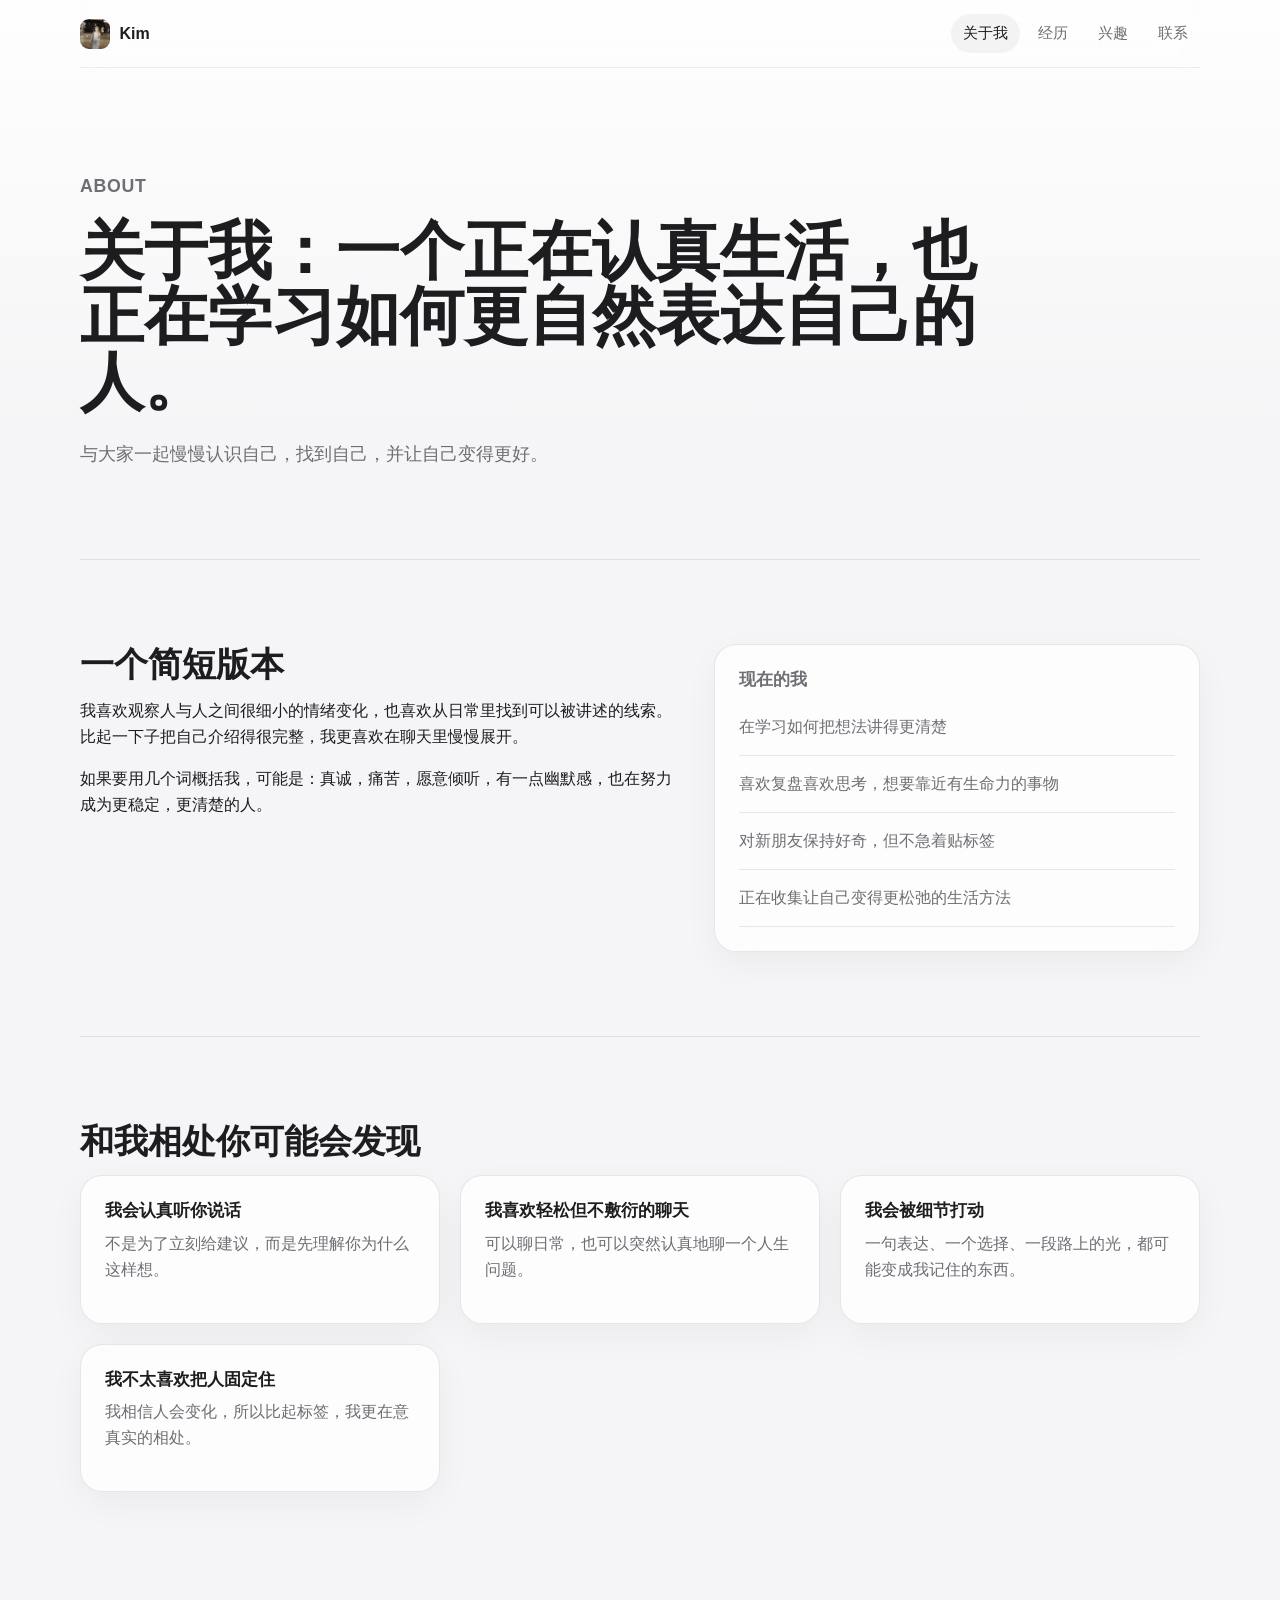
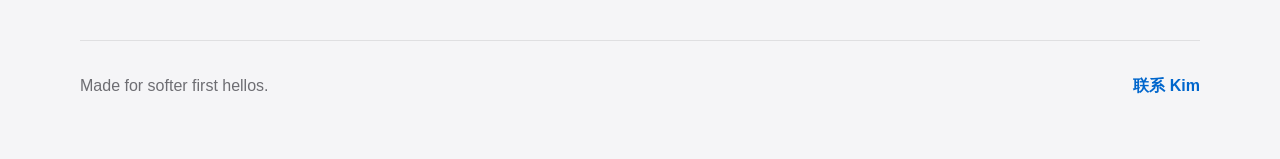
==== about.html @ b6d93b6f "Publish personal site" ====
<!doctype html>
<html lang="zh-CN">
  <head>
    <meta charset="utf-8" />
    <meta name="viewport" content="width=device-width, initial-scale=1" />
    <title>关于我 - Kim</title>
    <meta name="description" content="更完整地认识 Kim：性格、生活状态和相处方式。" />
    <link rel="icon" href="assets/profile-mark.svg" />
    <link rel="stylesheet" href="assets/styles.css" />
  </head>
  <body>
    <a class="skip-link" href="#main">跳到正文</a>
    <header class="site-header">
      <a class="brand" href="index.html" aria-label="Kim 的首页">
        <img src="assets/kim-avatar.jpg" alt="" />
        <span>Kim</span>
      </a>
      <button class="nav-toggle" type="button" aria-expanded="false" aria-controls="site-nav">
        菜单
      </button>
      <nav class="site-nav" id="site-nav" aria-label="主导航">
        <a href="about.html" aria-current="page">关于我</a>
        <a href="stories.html">经历</a>
        <a href="likes.html">兴趣</a>
        <a href="connect.html">联系</a>
      </nav>
    </header>

    <main id="main" class="page">
      <section class="page-heading">
        <p class="eyebrow">About</p>
        <h1>关于我：一个正在认真生活，也正在学习如何更自然表达自己的人。</h1>
        <p>
          与大家一起慢慢认识自己，找到自己，并让自己变得更好。
        </p>
      </section>

      <section class="section two-column">
        <div>
          <h2>一个简短版本</h2>
          <p>
            我喜欢观察人与人之间很细小的情绪变化，也喜欢从日常里找到可以被讲述的线索。比起一下子把自己介绍得很完整，我更喜欢在聊天里慢慢展开。
          </p>
          <p>
            如果要用几个词概括我，可能是：真诚，痛苦，愿意倾听，有一点幽默感，也在努力成为更稳定，更清楚的人。
          </p>
        </div>
        <aside class="soft-panel">
          <h3>现在的我</h3>
          <ul class="clean-list">
            <li>在学习如何把想法讲得更清楚</li>
            <li>喜欢复盘喜欢思考，想要靠近有生命力的事物</li>
            <li>对新朋友保持好奇，但不急着贴标签</li>
            <li>正在收集让自己变得更松弛的生活方法</li>
          </ul>
        </aside>
      </section>

      <section class="section">
        <h2>和我相处你可能会发现</h2>
        <div class="trait-grid">
          <article>
            <h3>我会认真听你说话</h3>
            <p>不是为了立刻给建议，而是先理解你为什么这样想。</p>
          </article>
          <article>
            <h3>我喜欢轻松但不敷衍的聊天</h3>
            <p>可以聊日常，也可以突然认真地聊一个人生问题。</p>
          </article>
          <article>
            <h3>我会被细节打动</h3>
            <p>一句表达、一个选择、一段路上的光，都可能变成我记住的东西。</p>
          </article>
          <article>
            <h3>我不太喜欢把人固定住</h3>
            <p>我相信人会变化，所以比起标签，我更在意真实的相处。</p>
          </article>
        </div>
      </section>
    </main>

    <footer class="site-footer">
      <p>Made for softer first hellos.</p>
      <a href="connect.html">联系 Kim</a>
    </footer>
    <script src="assets/script.js"></script>
  </body>
</html>
---- assets/styles.css ----
:root {
  --bg: #f5f5f7;
  --surface: rgba(255, 255, 255, 0.74);
  --surface-solid: #ffffff;
  --ink: #1d1d1f;
  --muted: #6e6e73;
  --line: rgba(29, 29, 31, 0.1);
  --accent: #0071e3;
  --accent-strong: #0066cc;
  --accent-soft: rgba(0, 113, 227, 0.1);
  --shadow: 0 22px 60px rgba(0, 0, 0, 0.08);
  --radius: 22px;
  color-scheme: light;
}

* {
  box-sizing: border-box;
}

html {
  scroll-behavior: smooth;
}

body {
  margin: 0;
  background:
    linear-gradient(180deg, rgba(255, 255, 255, 0.92), rgba(245, 245, 247, 0) 440px),
    var(--bg);
  color: var(--ink);
  font-family:
    -apple-system, BlinkMacSystemFont, "Segoe UI", "PingFang SC", "Hiragino Sans GB",
    "Microsoft YaHei", "Noto Sans CJK SC", sans-serif;
  font-size: 16px;
  line-height: 1.62;
  -webkit-font-smoothing: antialiased;
  text-rendering: optimizeLegibility;
}

img {
  max-width: 100%;
  display: block;
}

a {
  color: inherit;
  text-decoration: none;
}

p,
h1,
h2,
h3 {
  margin-top: 0;
}

.skip-link {
  position: absolute;
  top: 12px;
  left: 12px;
  z-index: 20;
  transform: translateY(-140%);
  background: var(--ink);
  color: white;
  padding: 8px 12px;
  border-radius: 999px;
}

.skip-link:focus {
  transform: translateY(0);
}

.site-header {
  position: sticky;
  top: 0;
  z-index: 10;
  width: min(1120px, calc(100% - 32px));
  margin: 0 auto;
  min-height: 68px;
  display: flex;
  align-items: center;
  justify-content: space-between;
  gap: 24px;
  border-bottom: 1px solid rgba(29, 29, 31, 0.07);
  backdrop-filter: saturate(180%) blur(20px);
}

.brand {
  display: inline-flex;
  align-items: center;
  gap: 10px;
  font-weight: 700;
  letter-spacing: 0;
}

.brand img {
  width: 30px;
  height: 30px;
  border-radius: 9px;
  object-fit: cover;
  object-position: 54% 32%;
}

.site-nav {
  display: flex;
  align-items: center;
  gap: 6px;
}

.site-nav a {
  color: var(--muted);
  border-radius: 999px;
  padding: 7px 12px;
  font-size: 0.94rem;
  transition:
    background 160ms ease,
    color 160ms ease,
    transform 160ms ease;
}

.site-nav a:hover,
.site-nav a[aria-current="page"] {
  background: rgba(0, 0, 0, 0.045);
  color: var(--ink);
}

.site-nav a:hover {
  transform: translateY(-1px);
}

.nav-toggle {
  display: none;
  border: 1px solid var(--line);
  border-radius: 999px;
  padding: 8px 12px;
  background: rgba(255, 255, 255, 0.72);
  color: var(--ink);
  backdrop-filter: blur(18px);
}

main {
  width: min(1120px, calc(100% - 32px));
  margin: 0 auto;
}

.hero {
  min-height: calc(100vh - 120px);
  display: grid;
  grid-template-columns: minmax(0, 1.15fr) minmax(280px, 0.85fr);
  align-items: center;
  gap: 56px;
  padding: 52px 0 72px;
}

.eyebrow,
.card-kicker,
.story-time,
.like-card span,
.contact-card span {
  color: var(--accent-strong);
  font-size: 0.76rem;
  font-weight: 700;
  letter-spacing: 0.04em;
  text-transform: uppercase;
}

h1 {
  max-width: 920px;
  font-size: clamp(2.5rem, 6.6vw, 5.9rem);
  line-height: 1.03;
  letter-spacing: 0;
  margin-bottom: 24px;
  font-weight: 760;
}

h2 {
  font-size: clamp(1.35rem, 3vw, 2.15rem);
  line-height: 1.18;
  letter-spacing: 0;
  margin-bottom: 14px;
  font-weight: 730;
}

h3 {
  font-size: 1.04rem;
  line-height: 1.35;
  letter-spacing: 0;
  margin-bottom: 8px;
  font-weight: 700;
}

.hero-text,
.page-heading p,
.connect-hero p {
  max-width: 680px;
  color: var(--muted);
  font-size: 1.11rem;
}

.hero-actions {
  display: flex;
  flex-wrap: wrap;
  gap: 12px;
  margin-top: 30px;
}

.button {
  display: inline-flex;
  align-items: center;
  justify-content: center;
  min-height: 44px;
  border-radius: 999px;
  padding: 9px 18px;
  font-weight: 650;
  border: 1px solid transparent;
  transition:
    transform 160ms ease,
    box-shadow 160ms ease,
    background 160ms ease;
}

.button:hover {
  transform: translateY(-2px);
}

.button.primary {
  background: var(--accent);
  color: white;
  box-shadow: 0 12px 28px rgba(0, 113, 227, 0.24);
}

.button.ghost {
  background: rgba(255, 255, 255, 0.72);
  border-color: var(--line);
  backdrop-filter: blur(18px);
}

.hero-visual {
  margin: 0;
  padding: 32px;
  border: 1px solid var(--line);
  border-radius: var(--radius);
  background:
    linear-gradient(145deg, rgba(255, 255, 255, 0.92), rgba(255, 255, 255, 0.52)),
    var(--surface-solid);
  box-shadow: var(--shadow);
  backdrop-filter: saturate(140%) blur(24px);
}

.hero-visual img {
  width: 100%;
  aspect-ratio: 1;
  margin: 0 auto;
  border-radius: calc(var(--radius) - 8px);
  object-fit: cover;
  object-position: 57% 45%;
}

.tag-strip {
  display: flex;
  flex-wrap: wrap;
  gap: 10px;
  padding: 0 0 54px;
}

.tag-strip span {
  border: 1px solid var(--line);
  border-radius: 999px;
  padding: 8px 13px;
  background: rgba(255, 255, 255, 0.62);
  color: var(--muted);
  backdrop-filter: blur(18px);
}

.section {
  padding: 84px 0;
  border-top: 1px solid var(--line);
}

.intro-grid,
.trait-grid,
.likes-grid,
.contact-grid {
  display: grid;
  grid-template-columns: repeat(3, minmax(0, 1fr));
  gap: 20px;
}

.feature-card,
.trait-grid article,
.like-card,
.contact-card,
.story-card,
.soft-panel {
  border: 1px solid var(--line);
  border-radius: var(--radius);
  background: var(--surface);
  box-shadow: 0 12px 35px rgba(0, 0, 0, 0.045);
  backdrop-filter: saturate(160%) blur(24px);
}

.feature-card,
.trait-grid article,
.like-card,
.contact-card,
.story-card,
.soft-panel {
  padding: 24px;
}

.feature-card p,
.trait-grid p,
.like-card p,
.story-card p,
.soft-panel,
.contact-card p {
  color: var(--muted);
}

.feature-card a {
  display: inline-flex;
  margin-top: 8px;
  color: var(--accent-strong);
  font-weight: 650;
}

.note-band {
  display: grid;
  grid-template-columns: 0.8fr 1.2fr;
  gap: 36px;
  align-items: start;
}

.question-list,
.clean-list {
  margin: 0;
  padding: 0;
  list-style: none;
}

.question-list li,
.clean-list li {
  padding: 15px 0;
  border-bottom: 1px solid var(--line);
}

.page {
  padding-bottom: 64px;
}

.page-heading,
.connect-hero {
  padding: 104px 0 72px;
}

.page-heading h1,
.connect-hero h1 {
  font-size: clamp(2.25rem, 5vw, 4.75rem);
}

.two-column {
  display: grid;
  grid-template-columns: minmax(0, 1.1fr) minmax(280px, 0.9fr);
  gap: 40px;
}

.story-list {
  display: grid;
  gap: 18px;
  padding-bottom: 72px;
}

.story-card {
  display: grid;
  grid-template-columns: 220px minmax(0, 1fr);
  gap: 28px;
  align-items: start;
}

.story-card h2 {
  font-size: clamp(1.25rem, 3vw, 2rem);
}

.likes-grid {
  padding-bottom: 72px;
}

.like-card,
.contact-card {
  min-height: 210px;
  transition:
    transform 160ms ease,
    box-shadow 160ms ease;
}

.like-card:hover,
.contact-card:hover {
  transform: translateY(-3px);
  box-shadow: var(--shadow);
}

.contact-grid {
  padding-bottom: 72px;
}

.contact-card {
  display: flex;
  flex-direction: column;
  gap: 8px;
}

.contact-card strong {
  overflow-wrap: anywhere;
}

.site-footer {
  width: min(1120px, calc(100% - 32px));
  margin: 0 auto;
  padding: 32px 0 44px;
  border-top: 1px solid var(--line);
  display: flex;
  justify-content: space-between;
  gap: 16px;
  color: var(--muted);
}

.site-footer a {
  color: var(--accent-strong);
  font-weight: 650;
}

@media (max-width: 820px) {
  .site-header {
    position: relative;
  }

  .nav-toggle {
    display: inline-flex;
  }

  .site-nav {
    position: absolute;
    top: 64px;
    right: 0;
    left: 0;
    display: none;
    flex-direction: column;
    align-items: stretch;
    padding: 10px;
    border: 1px solid var(--line);
    border-radius: 18px;
    background: rgba(255, 255, 255, 0.88);
    box-shadow: var(--shadow);
    backdrop-filter: saturate(180%) blur(24px);
  }

  .site-nav.is-open {
    display: flex;
  }

  .site-nav a {
    border-radius: 12px;
  }

  .hero,
  .two-column,
  .note-band {
    grid-template-columns: 1fr;
  }

  .hero {
    min-height: auto;
    padding-top: 28px;
  }

  .intro-grid,
  .trait-grid,
  .likes-grid,
  .contact-grid {
    grid-template-columns: 1fr;
  }

  .story-card {
    grid-template-columns: 1fr;
    gap: 8px;
  }
}

@media (max-width: 520px) {
  main,
  .site-header,
  .site-footer {
    width: min(100% - 24px, 1120px);
  }

  .hero-actions,
  .site-footer {
    flex-direction: column;
  }

  .button {
    width: 100%;
  }

  .feature-card,
  .trait-grid article,
  .like-card,
  .contact-card,
  .story-card,
  .soft-panel {
    padding: 20px;
  }
}
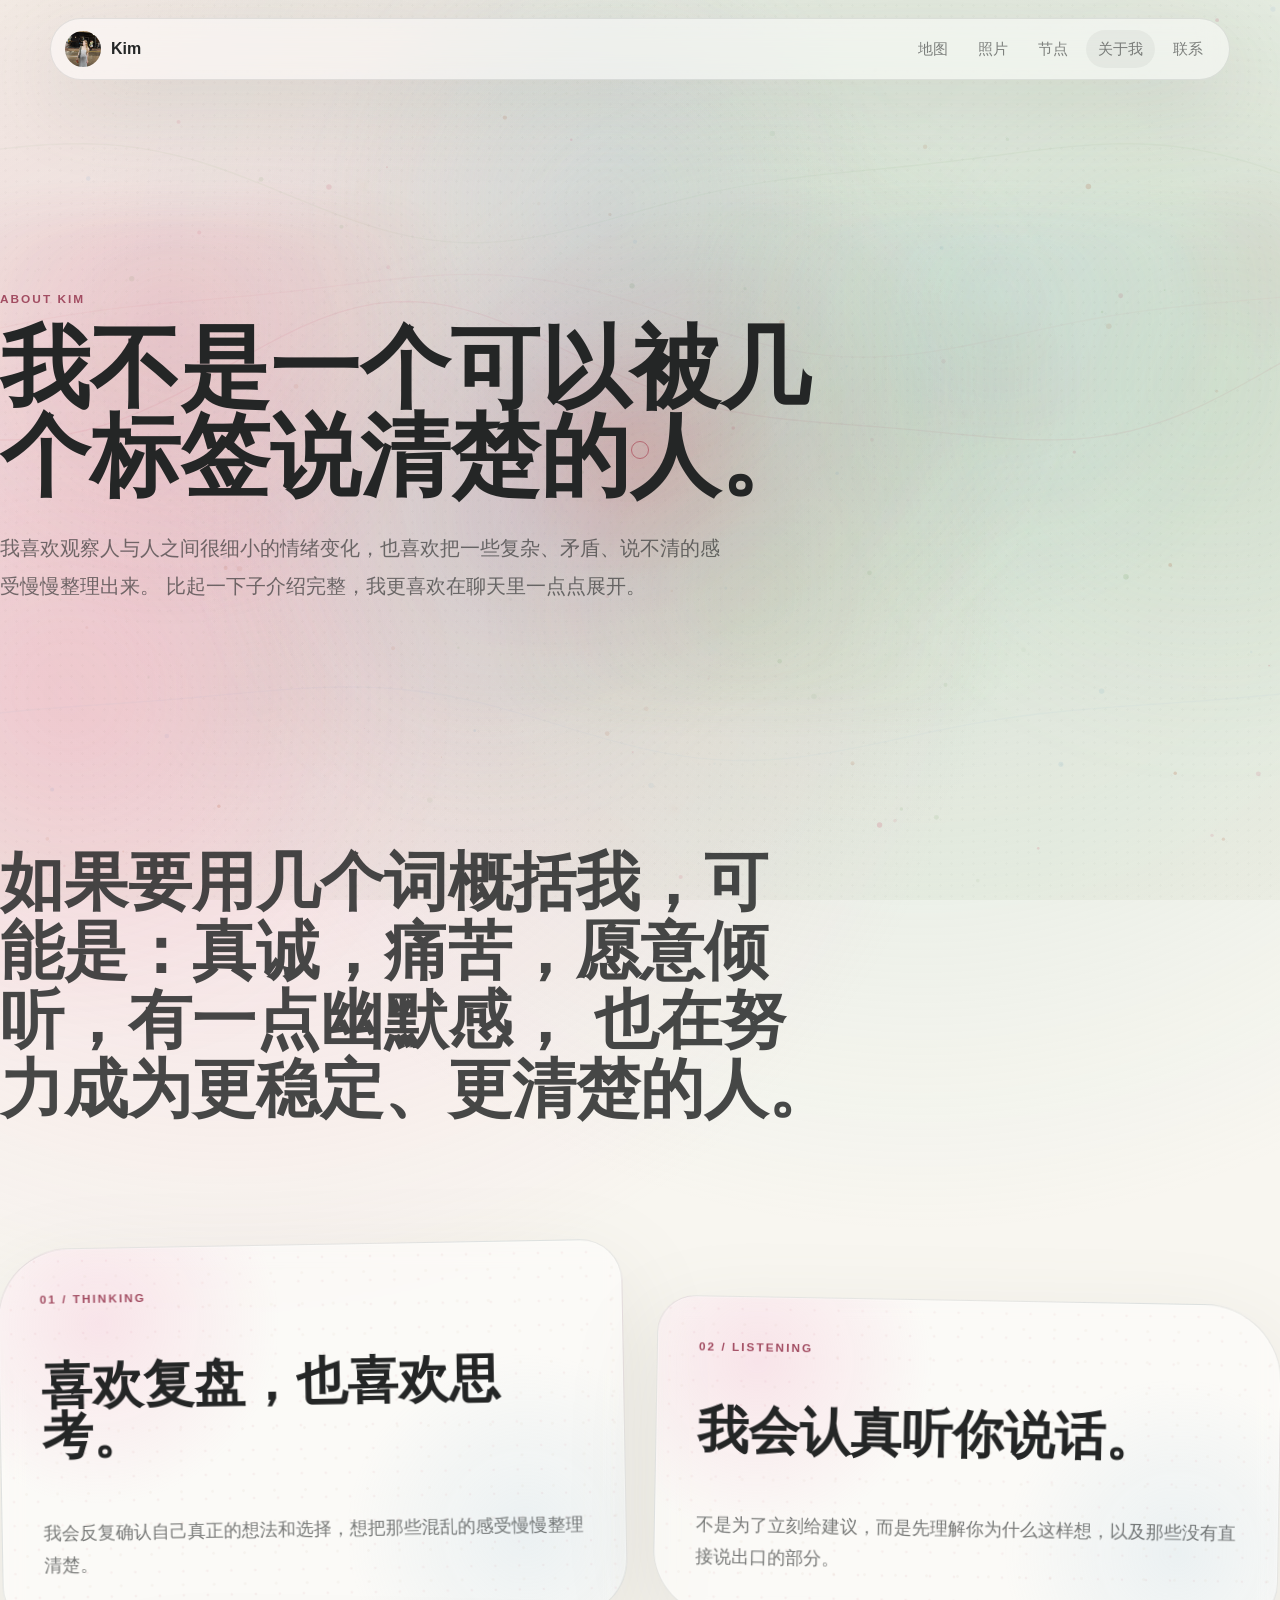
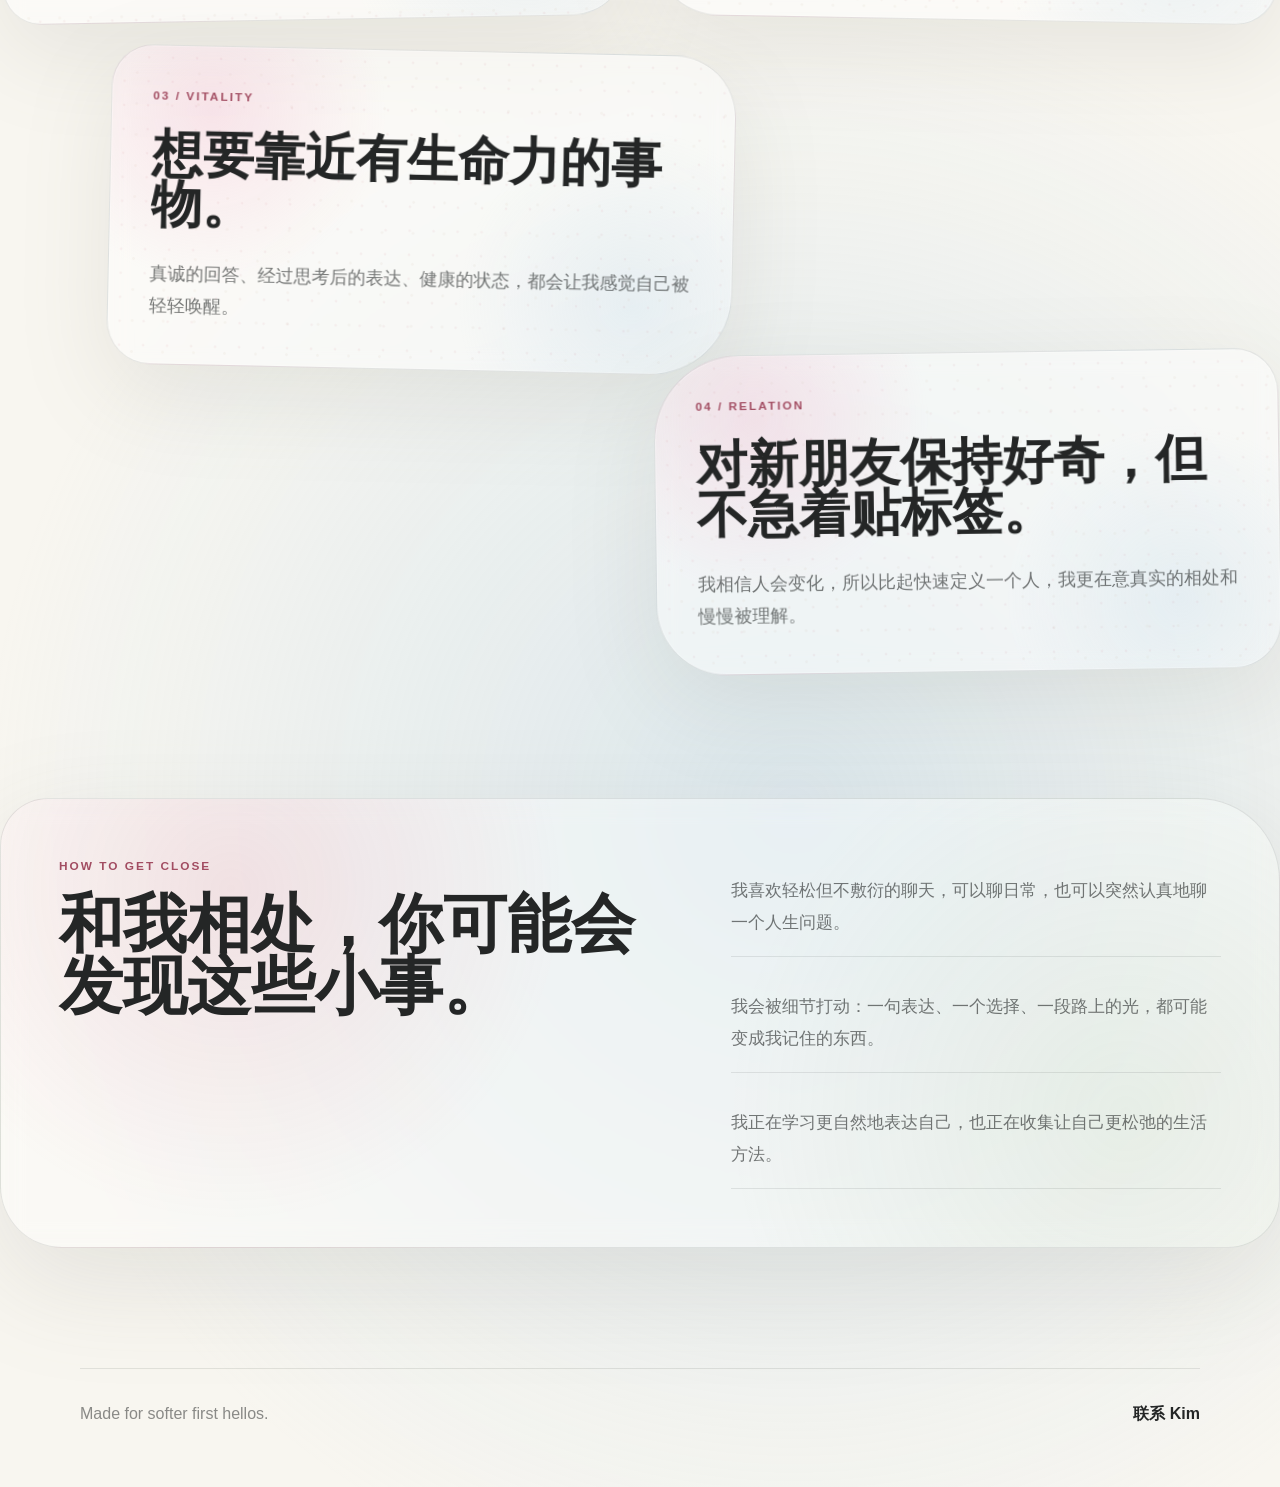
==== commit b5e72326: "Redesign personal site with emotional map style" ====
--- a/about.html
+++ b/about.html
@@ -4,13 +4,17 @@
     <meta charset="utf-8" />
     <meta name="viewport" content="width=device-width, initial-scale=1" />
     <title>关于我 - Kim</title>
-    <meta name="description" content="更完整地认识 Kim：性格、生活状态和相处方式。" />
+    <meta name="description" content="更完整地认识 Kim：她的性格、当下状态、相处方式和精神地图。" />
     <link rel="icon" href="assets/profile-mark.svg" />
     <link rel="stylesheet" href="assets/styles.css" />
   </head>
-  <body>
+  <body class="mental-map-home about-map-page">
     <a class="skip-link" href="#main">跳到正文</a>
-    <header class="site-header">
+    <canvas class="field-canvas map-canvas" id="field-canvas" aria-hidden="true"></canvas>
+    <div class="interactive-cursor" aria-hidden="true"></div>
+    <div class="map-noise" aria-hidden="true"></div>
+
+    <header class="site-header map-nav">
       <a class="brand" href="index.html" aria-label="Kim 的首页">
         <img src="assets/kim-avatar.jpg" alt="" />
         <span>Kim</span>
@@ -19,67 +23,70 @@
         菜单
       </button>
       <nav class="site-nav" id="site-nav" aria-label="主导航">
+        <a href="index.html#map">地图</a>
+        <a href="index.html#photos">照片</a>
+        <a href="index.html#nodes">节点</a>
         <a href="about.html" aria-current="page">关于我</a>
-        <a href="stories.html">经历</a>
-        <a href="likes.html">兴趣</a>
         <a href="connect.html">联系</a>
       </nav>
     </header>
 
-    <main id="main" class="page">
-      <section class="page-heading">
-        <p class="eyebrow">About</p>
-        <h1>关于我：一个正在认真生活，也正在学习如何更自然表达自己的人。</h1>
+    <main id="main" class="about-map">
+      <section class="about-hero about-hero-textonly" data-reveal>
+        <div class="about-hero-copy">
+          <p class="map-kicker">About Kim</p>
+          <h1>我不是一个可以被几个标签说清楚的人。</h1>
+          <p>
+            我喜欢观察人与人之间很细小的情绪变化，也喜欢把一些复杂、矛盾、说不清的感受慢慢整理出来。
+            比起一下子介绍完整，我更喜欢在聊天里一点点展开。
+          </p>
+        </div>
+      </section>
+
+      <section class="about-statement" data-reveal>
         <p>
-          与大家一起慢慢认识自己，找到自己，并让自己变得更好。
+          如果要用几个词概括我，可能是：真诚，痛苦，愿意倾听，有一点幽默感，
+          也在努力成为更稳定、更清楚的人。
         </p>
       </section>
 
-      <section class="section two-column">
-        <div>
-          <h2>一个简短版本</h2>
-          <p>
-            我喜欢观察人与人之间很细小的情绪变化，也喜欢从日常里找到可以被讲述的线索。比起一下子把自己介绍得很完整，我更喜欢在聊天里慢慢展开。
-          </p>
-          <p>
-            如果要用几个词概括我，可能是：真诚，痛苦，愿意倾听，有一点幽默感，也在努力成为更稳定，更清楚的人。
-          </p>
-        </div>
-        <aside class="soft-panel">
-          <h3>现在的我</h3>
-          <ul class="clean-list">
-            <li>在学习如何把想法讲得更清楚</li>
-            <li>喜欢复盘喜欢思考，想要靠近有生命力的事物</li>
-            <li>对新朋友保持好奇，但不急着贴标签</li>
-            <li>正在收集让自己变得更松弛的生活方法</li>
-          </ul>
-        </aside>
+      <section class="about-fragments" aria-label="现在的我">
+        <article class="about-fragment magnetic-card" data-reveal>
+          <p class="map-kicker">01 / Thinking</p>
+          <h2>喜欢复盘，也喜欢思考。</h2>
+          <p>我会反复确认自己真正的想法和选择，想把那些混乱的感受慢慢整理清楚。</p>
+        </article>
+        <article class="about-fragment magnetic-card" data-reveal>
+          <p class="map-kicker">02 / Listening</p>
+          <h2>我会认真听你说话。</h2>
+          <p>不是为了立刻给建议，而是先理解你为什么这样想，以及那些没有直接说出口的部分。</p>
+        </article>
+        <article class="about-fragment magnetic-card" data-reveal>
+          <p class="map-kicker">03 / Vitality</p>
+          <h2>想要靠近有生命力的事物。</h2>
+          <p>真诚的回答、经过思考后的表达、健康的状态，都会让我感觉自己被轻轻唤醒。</p>
+        </article>
+        <article class="about-fragment magnetic-card" data-reveal>
+          <p class="map-kicker">04 / Relation</p>
+          <h2>对新朋友保持好奇，但不急着贴标签。</h2>
+          <p>我相信人会变化，所以比起快速定义一个人，我更在意真实的相处和慢慢被理解。</p>
+        </article>
       </section>
 
-      <section class="section">
-        <h2>和我相处你可能会发现</h2>
-        <div class="trait-grid">
-          <article>
-            <h3>我会认真听你说话</h3>
-            <p>不是为了立刻给建议，而是先理解你为什么这样想。</p>
-          </article>
-          <article>
-            <h3>我喜欢轻松但不敷衍的聊天</h3>
-            <p>可以聊日常，也可以突然认真地聊一个人生问题。</p>
-          </article>
-          <article>
-            <h3>我会被细节打动</h3>
-            <p>一句表达、一个选择、一段路上的光，都可能变成我记住的东西。</p>
-          </article>
-          <article>
-            <h3>我不太喜欢把人固定住</h3>
-            <p>我相信人会变化，所以比起标签，我更在意真实的相处。</p>
-          </article>
+      <section class="about-companion" data-reveal>
+        <div>
+          <p class="map-kicker">How to get close</p>
+          <h2>和我相处，你可能会发现这些小事。</h2>
+        </div>
+        <div class="about-note-list">
+          <p>我喜欢轻松但不敷衍的聊天，可以聊日常，也可以突然认真地聊一个人生问题。</p>
+          <p>我会被细节打动：一句表达、一个选择、一段路上的光，都可能变成我记住的东西。</p>
+          <p>我正在学习更自然地表达自己，也正在收集让自己更松弛的生活方法。</p>
         </div>
       </section>
     </main>
 
-    <footer class="site-footer">
+    <footer class="site-footer map-footer">
       <p>Made for softer first hellos.</p>
       <a href="connect.html">联系 Kim</a>
     </footer>
--- a/assets/styles.css
+++ b/assets/styles.css
@@ -142,6 +142,16 @@
   margin: 0 auto;
 }
 
+.home-page main {
+  width: 100%;
+}
+
+.home-page .tag-strip,
+.home-page .section {
+  width: min(1120px, calc(100% - 32px));
+  margin-inline: auto;
+}
+
 .hero {
   min-height: calc(100vh - 120px);
   display: grid;
@@ -149,6 +159,82 @@
   align-items: center;
   gap: 56px;
   padding: 52px 0 72px;
+}
+
+.immersive-hero {
+  position: relative;
+  width: 100%;
+  min-height: calc(100vh - 68px);
+  grid-template-columns: minmax(0, 0.9fr) minmax(260px, 0.62fr);
+  gap: clamp(24px, 5vw, 72px);
+  overflow: hidden;
+  padding: clamp(56px, 9vw, 104px) max(32px, calc((100vw - 1120px) / 2)) clamp(58px, 8vw, 96px);
+  isolation: isolate;
+}
+
+.hero-scene {
+  position: absolute;
+  inset: 0;
+  z-index: -3;
+  width: 100%;
+  height: 100%;
+  background:
+    radial-gradient(circle at 76% 20%, rgba(0, 113, 227, 0.18), transparent 34%),
+    radial-gradient(circle at 18% 72%, rgba(255, 255, 255, 0.96), transparent 34%),
+    linear-gradient(180deg, #fbfbfd 0%, #f5f5f7 100%);
+}
+
+.hero-glow {
+  position: absolute;
+  inset: 0;
+  z-index: -2;
+  pointer-events: none;
+  background:
+    linear-gradient(90deg, rgba(245, 245, 247, 0.88) 0%, rgba(245, 245, 247, 0.58) 42%, rgba(245, 245, 247, 0.12) 100%),
+    linear-gradient(180deg, rgba(255, 255, 255, 0.45), rgba(245, 245, 247, 0.72));
+}
+
+.immersive-hero .hero-copy {
+  max-width: 720px;
+  align-self: center;
+  padding: clamp(18px, 3vw, 30px);
+  border: 1px solid rgba(255, 255, 255, 0.58);
+  border-radius: 28px;
+  background: rgba(255, 255, 255, 0.44);
+  box-shadow: 0 28px 80px rgba(0, 0, 0, 0.08);
+  backdrop-filter: saturate(160%) blur(28px);
+}
+
+.hero-portrait {
+  align-self: center;
+  margin: 0;
+  transform: perspective(900px) rotateY(-10deg) rotateX(2deg);
+  transition: transform 300ms ease;
+}
+
+.hero-portrait:hover {
+  transform: perspective(900px) rotateY(-6deg) rotateX(1deg) translateY(-4px);
+}
+
+.hero-portrait img {
+  width: min(440px, 100%);
+  aspect-ratio: 4 / 5;
+  border-radius: 32px;
+  object-fit: cover;
+  object-position: 56% 42%;
+  box-shadow:
+    0 38px 95px rgba(0, 0, 0, 0.18),
+    inset 0 0 0 1px rgba(255, 255, 255, 0.3);
+}
+
+.hero-portrait figcaption {
+  margin-top: 14px;
+  color: rgba(29, 29, 31, 0.52);
+  font-size: 0.78rem;
+  font-weight: 700;
+  letter-spacing: 0.08em;
+  text-transform: uppercase;
+  text-align: right;
 }
 
 .eyebrow,
@@ -472,6 +558,35 @@
     padding-top: 28px;
   }
 
+  .immersive-hero {
+    min-height: auto;
+    padding: 34px 16px 56px;
+  }
+
+  .immersive-hero .hero-copy {
+    padding: 20px;
+    border-radius: 24px;
+  }
+
+  .hero-portrait {
+    transform: none;
+    justify-self: center;
+  }
+
+  .hero-portrait:hover {
+    transform: translateY(-2px);
+  }
+
+  .hero-portrait img {
+    width: min(100%, 390px);
+    aspect-ratio: 4 / 4.6;
+    border-radius: 26px;
+  }
+
+  .hero-portrait figcaption {
+    text-align: center;
+  }
+
   .intro-grid,
   .trait-grid,
   .likes-grid,
@@ -499,6 +614,14 @@
 
   .button {
     width: 100%;
+  }
+
+  .immersive-hero {
+    padding-inline: 12px;
+  }
+
+  .immersive-hero .hero-copy {
+    background: rgba(255, 255, 255, 0.62);
   }
 
   .feature-card,
@@ -510,3 +633,3412 @@
     padding: 20px;
   }
 }
+
+/* Designer homepage */
+.designer-home {
+  --field-bg: #08090d;
+  --field-ink: #f7f7f2;
+  --field-muted: rgba(247, 247, 242, 0.62);
+  --field-line: rgba(247, 247, 242, 0.16);
+  --field-glass: rgba(255, 255, 255, 0.075);
+  --field-blue: #7db8ff;
+  --field-warm: #f2d7b6;
+  background: var(--field-bg);
+  color: var(--field-ink);
+}
+
+.designer-home::selection {
+  background: rgba(125, 184, 255, 0.3);
+  color: white;
+}
+
+.designer-home main {
+  width: 100%;
+  margin: 0;
+}
+
+.field-canvas {
+  position: fixed;
+  inset: 0;
+  z-index: -3;
+  width: 100%;
+  height: 100%;
+  background:
+    radial-gradient(circle at 72% 20%, rgba(125, 184, 255, 0.22), transparent 30%),
+    radial-gradient(circle at 20% 76%, rgba(242, 215, 182, 0.18), transparent 32%),
+    #08090d;
+}
+
+.designer-nav {
+  position: fixed;
+  inset: 18px 0 auto;
+  z-index: 20;
+  width: min(1160px, calc(100% - 32px));
+  min-height: 58px;
+  padding: 0 12px;
+  border: 1px solid var(--field-line);
+  border-radius: 999px;
+  background: rgba(10, 11, 16, 0.54);
+  color: var(--field-ink);
+  box-shadow: 0 24px 80px rgba(0, 0, 0, 0.28);
+  backdrop-filter: blur(26px) saturate(160%);
+}
+
+.designer-nav .brand img {
+  width: 34px;
+  height: 34px;
+  border-radius: 999px;
+}
+
+.designer-nav .site-nav a {
+  color: var(--field-muted);
+}
+
+.designer-nav .site-nav a:hover {
+  background: rgba(255, 255, 255, 0.1);
+  color: var(--field-ink);
+}
+
+.field-hero,
+.signal-section,
+.manifesto-section,
+.story-panel,
+.conversation-section {
+  width: min(1160px, calc(100% - 32px));
+  margin-inline: auto;
+}
+
+.field-hero {
+  min-height: 100vh;
+  display: grid;
+  grid-template-columns: minmax(0, 0.95fr) minmax(300px, 0.75fr);
+  align-items: center;
+  gap: clamp(28px, 7vw, 92px);
+  padding: 126px 0 72px;
+}
+
+.field-copy {
+  max-width: 760px;
+}
+
+.field-label {
+  margin-bottom: 18px;
+  color: var(--field-blue);
+  font-size: 0.75rem;
+  font-weight: 800;
+  letter-spacing: 0.16em;
+  text-transform: uppercase;
+}
+
+.field-copy h1 {
+  max-width: 820px;
+  margin-bottom: 16px;
+  font-size: clamp(4rem, 12vw, 9.5rem);
+  line-height: 0.88;
+  color: var(--field-ink);
+  font-weight: 820;
+}
+
+.field-line {
+  max-width: 720px;
+  margin-bottom: 18px;
+  color: rgba(247, 247, 242, 0.86);
+  font-size: clamp(1.55rem, 4vw, 3.55rem);
+  line-height: 1.05;
+  font-weight: 750;
+}
+
+.field-note {
+  max-width: 560px;
+  color: var(--field-muted);
+  font-size: clamp(1rem, 2vw, 1.24rem);
+}
+
+.field-actions {
+  display: flex;
+  flex-wrap: wrap;
+  gap: 12px;
+  margin-top: 34px;
+}
+
+.designer-home .button.primary {
+  background: var(--field-ink);
+  color: #08090d;
+  box-shadow: 0 18px 44px rgba(247, 247, 242, 0.16);
+}
+
+.designer-home .button.ghost {
+  background: rgba(255, 255, 255, 0.08);
+  color: var(--field-ink);
+  border-color: var(--field-line);
+}
+
+.portrait-stage {
+  position: relative;
+  min-height: 560px;
+  display: grid;
+  place-items: center;
+}
+
+.portrait-stage::before {
+  content: "";
+  position: absolute;
+  width: min(88vw, 520px);
+  aspect-ratio: 1;
+  border: 1px solid rgba(255, 255, 255, 0.12);
+  border-radius: 999px;
+  transform: rotate(-18deg) scaleY(0.72);
+}
+
+.portrait-card {
+  position: relative;
+  width: min(420px, 82vw);
+  margin: 0;
+  border: 1px solid rgba(255, 255, 255, 0.18);
+  border-radius: 38px;
+  overflow: hidden;
+  background: rgba(255, 255, 255, 0.08);
+  box-shadow: 0 44px 110px rgba(0, 0, 0, 0.46);
+  transform: rotate(-4deg);
+  transform-style: preserve-3d;
+}
+
+.portrait-card img {
+  width: 100%;
+  aspect-ratio: 4 / 5.2;
+  object-fit: cover;
+  object-position: 56% 42%;
+  filter: saturate(0.94) contrast(1.05);
+}
+
+.floating-note {
+  position: absolute;
+  padding: 10px 14px;
+  border: 1px solid var(--field-line);
+  border-radius: 999px;
+  background: rgba(8, 9, 13, 0.48);
+  color: var(--field-ink);
+  font-size: 0.78rem;
+  font-weight: 800;
+  letter-spacing: 0.12em;
+  text-transform: uppercase;
+  backdrop-filter: blur(18px);
+}
+
+.note-one {
+  top: 14%;
+  left: 4%;
+}
+
+.note-two {
+  top: 30%;
+  right: 0;
+}
+
+.note-three {
+  bottom: 14%;
+  left: 8%;
+}
+
+.signal-section {
+  padding: 80px 0 72px;
+  border-top: 1px solid var(--field-line);
+}
+
+.section-intro {
+  display: grid;
+  grid-template-columns: minmax(0, 0.45fr) minmax(0, 1fr);
+  gap: 26px;
+  align-items: end;
+  margin-bottom: 34px;
+}
+
+.section-intro h2,
+.conversation-section h2 {
+  margin: 0;
+  color: var(--field-ink);
+  font-size: clamp(2rem, 5.8vw, 5.8rem);
+  line-height: 0.96;
+  font-weight: 810;
+}
+
+.signal-orbit {
+  display: grid;
+  grid-template-columns: repeat(4, minmax(0, 1fr));
+  gap: 14px;
+}
+
+.signal-orbit span {
+  min-height: 168px;
+  display: flex;
+  align-items: end;
+  padding: 18px;
+  border: 1px solid var(--field-line);
+  border-radius: 28px;
+  background:
+    linear-gradient(160deg, rgba(255, 255, 255, 0.12), rgba(255, 255, 255, 0.035)),
+    rgba(255, 255, 255, 0.04);
+  color: var(--field-ink);
+  font-size: clamp(1.1rem, 2vw, 1.7rem);
+  line-height: 1.12;
+  font-weight: 760;
+  backdrop-filter: blur(20px);
+}
+
+.manifesto-section {
+  padding: 110px 0;
+}
+
+.manifesto-section p {
+  max-width: 980px;
+  margin: 0;
+  color: rgba(247, 247, 242, 0.86);
+  font-size: clamp(2rem, 5.6vw, 6.5rem);
+  line-height: 1.02;
+  font-weight: 780;
+}
+
+.story-panel {
+  padding: 84px 0 116px;
+  border-top: 1px solid var(--field-line);
+}
+
+.story-grid {
+  display: grid;
+  grid-template-columns: repeat(3, minmax(0, 1fr));
+  gap: 16px;
+}
+
+.story-tile {
+  min-height: 360px;
+  display: flex;
+  flex-direction: column;
+  justify-content: space-between;
+  padding: 24px;
+  border: 1px solid var(--field-line);
+  border-radius: 34px;
+  background:
+    linear-gradient(180deg, rgba(255, 255, 255, 0.13), rgba(255, 255, 255, 0.045)),
+    rgba(255, 255, 255, 0.04);
+  box-shadow: 0 30px 80px rgba(0, 0, 0, 0.22);
+  backdrop-filter: blur(22px);
+  transition:
+    transform 220ms ease,
+    border-color 220ms ease,
+    background 220ms ease;
+}
+
+.story-tile:hover {
+  border-color: rgba(125, 184, 255, 0.42);
+  background:
+    linear-gradient(180deg, rgba(125, 184, 255, 0.16), rgba(255, 255, 255, 0.04)),
+    rgba(255, 255, 255, 0.05);
+}
+
+.story-tile span {
+  color: var(--field-blue);
+  font-size: 0.86rem;
+  font-weight: 800;
+}
+
+.story-tile h3 {
+  color: var(--field-ink);
+  font-size: clamp(1.55rem, 3vw, 2.5rem);
+  line-height: 1.04;
+}
+
+.story-tile p {
+  margin: 0;
+  color: var(--field-muted);
+}
+
+.conversation-section {
+  display: grid;
+  grid-template-columns: minmax(0, 1fr) minmax(280px, 0.42fr);
+  gap: 30px;
+  align-items: end;
+  padding: 92px 0 120px;
+  border-top: 1px solid var(--field-line);
+}
+
+.conversation-link {
+  min-height: 220px;
+  display: flex;
+  flex-direction: column;
+  justify-content: space-between;
+  padding: 24px;
+  border: 1px solid rgba(125, 184, 255, 0.32);
+  border-radius: 34px;
+  background: rgba(125, 184, 255, 0.12);
+  color: var(--field-ink);
+}
+
+.conversation-link span {
+  color: var(--field-muted);
+  font-size: 0.8rem;
+  font-weight: 800;
+  letter-spacing: 0.12em;
+  text-transform: uppercase;
+}
+
+.conversation-link strong {
+  font-size: clamp(1.35rem, 2.4vw, 2.2rem);
+}
+
+.designer-footer {
+  border-top-color: var(--field-line);
+  color: var(--field-muted);
+}
+
+.designer-footer a {
+  color: var(--field-ink);
+}
+
+[data-reveal] {
+  opacity: 0;
+  transform: translateY(28px);
+  transition:
+    opacity 680ms ease,
+    transform 680ms ease;
+}
+
+[data-reveal].is-visible {
+  opacity: 1;
+  transform: translateY(0);
+}
+
+@media (max-width: 920px) {
+  .field-hero,
+  .conversation-section,
+  .section-intro {
+    grid-template-columns: 1fr;
+  }
+
+  .field-hero {
+    padding-top: 110px;
+  }
+
+  .portrait-stage {
+    min-height: 460px;
+  }
+
+  .signal-orbit,
+  .story-grid {
+    grid-template-columns: 1fr 1fr;
+  }
+}
+
+@media (max-width: 620px) {
+  .designer-nav {
+    position: sticky;
+    top: 0;
+    inset-inline: auto;
+    width: min(100% - 24px, 1160px);
+    margin-top: 10px;
+    border-radius: 24px;
+  }
+
+  .designer-nav .site-nav {
+    top: 62px;
+    background: rgba(8, 9, 13, 0.9);
+  }
+
+  .field-hero,
+  .signal-section,
+  .manifesto-section,
+  .story-panel,
+  .conversation-section {
+    width: min(100% - 24px, 1160px);
+  }
+
+  .field-hero {
+    padding-top: 42px;
+  }
+
+  .field-copy h1 {
+    font-size: clamp(3.4rem, 20vw, 5.6rem);
+  }
+
+  .portrait-stage {
+    min-height: 380px;
+  }
+
+  .floating-note {
+    display: none;
+  }
+
+  .signal-orbit,
+  .story-grid {
+    grid-template-columns: 1fr;
+  }
+
+  .signal-orbit span,
+  .story-tile {
+    min-height: 210px;
+  }
+}
+
+/* Cinematic personal homepage */
+.cinema-home {
+  --cinema-bg: #050506;
+  --cinema-ink: #f6f1e8;
+  --cinema-muted: rgba(246, 241, 232, 0.68);
+  --cinema-soft: rgba(246, 241, 232, 0.12);
+  --cinema-line: rgba(246, 241, 232, 0.16);
+  --cinema-gold: #d7b16a;
+  --cinema-red: #9b3f34;
+  min-height: 100vh;
+  background: var(--cinema-bg);
+  color: var(--cinema-ink);
+}
+
+.cinema-home main {
+  width: 100%;
+  margin: 0;
+}
+
+.cinema-canvas {
+  opacity: 0.72;
+  mix-blend-mode: screen;
+}
+
+.film-grain {
+  pointer-events: none;
+  position: fixed;
+  inset: 0;
+  z-index: 4;
+  opacity: 0.15;
+  background-image:
+    linear-gradient(rgba(255, 255, 255, 0.05) 1px, transparent 1px),
+    linear-gradient(90deg, rgba(255, 255, 255, 0.04) 1px, transparent 1px);
+  background-size: 3px 3px;
+  mix-blend-mode: overlay;
+}
+
+.scroll-progress {
+  position: fixed;
+  top: 0;
+  left: 0;
+  z-index: 30;
+  width: 100%;
+  height: 3px;
+  background: rgba(255, 255, 255, 0.06);
+}
+
+.scroll-progress span {
+  display: block;
+  width: 0%;
+  height: 100%;
+  background: linear-gradient(90deg, var(--cinema-gold), #fff4d5);
+}
+
+.cinema-nav {
+  position: fixed;
+  inset: 22px 0 auto;
+  z-index: 24;
+  width: min(1180px, calc(100% - 36px));
+  min-height: 60px;
+  padding: 0 14px;
+  border: 1px solid rgba(246, 241, 232, 0.13);
+  border-radius: 999px;
+  background: rgba(9, 9, 10, 0.5);
+  color: var(--cinema-ink);
+  backdrop-filter: blur(26px) saturate(142%);
+  box-shadow: 0 24px 90px rgba(0, 0, 0, 0.38);
+}
+
+.cinema-nav .brand,
+.cinema-nav .site-nav a {
+  color: var(--cinema-ink);
+}
+
+.cinema-nav .brand img {
+  width: 35px;
+  height: 35px;
+  border-radius: 50%;
+}
+
+.cinema-nav .site-nav a {
+  color: var(--cinema-muted);
+}
+
+.cinema-nav .site-nav a:hover {
+  color: var(--cinema-ink);
+  background: rgba(246, 241, 232, 0.1);
+}
+
+.cinema-hero {
+  position: relative;
+  min-height: 100svh;
+  overflow: hidden;
+  display: grid;
+  align-items: end;
+  padding: 120px max(24px, calc((100vw - 1180px) / 2)) 54px;
+}
+
+.hero-frame {
+  position: absolute;
+  inset: 0;
+  z-index: -2;
+  transform: scale(1.02);
+}
+
+.hero-frame img {
+  width: 100%;
+  height: 100%;
+  object-fit: cover;
+  object-position: 56% 42%;
+  filter: saturate(0.82) contrast(1.06) brightness(0.74);
+}
+
+.hero-shade {
+  position: absolute;
+  inset: 0;
+  z-index: -1;
+  background:
+    linear-gradient(90deg, rgba(5, 5, 6, 0.82), rgba(5, 5, 6, 0.28) 52%, rgba(5, 5, 6, 0.78)),
+    linear-gradient(180deg, rgba(5, 5, 6, 0.32), rgba(5, 5, 6, 0.9));
+}
+
+.hero-caption {
+  width: min(880px, 100%);
+}
+
+.film-kicker {
+  margin: 0 0 16px;
+  color: var(--cinema-gold);
+  font-size: 0.75rem;
+  font-weight: 800;
+  letter-spacing: 0.18em;
+  text-transform: uppercase;
+}
+
+.hero-caption h1 {
+  max-width: 780px;
+  margin: 0 0 22px;
+  color: var(--cinema-ink);
+  font-size: clamp(4.4rem, 13vw, 10.5rem);
+  line-height: 0.86;
+  font-weight: 850;
+}
+
+.hero-caption p:not(.film-kicker) {
+  max-width: 660px;
+  color: rgba(246, 241, 232, 0.82);
+  font-size: clamp(1.18rem, 2.2vw, 1.72rem);
+  line-height: 1.5;
+}
+
+.hero-side-note {
+  position: absolute;
+  right: max(24px, calc((100vw - 1180px) / 2));
+  bottom: 62px;
+  width: min(270px, 34vw);
+  padding-left: 18px;
+  border-left: 1px solid var(--cinema-line);
+  color: var(--cinema-muted);
+}
+
+.hero-side-note span {
+  display: block;
+  margin-bottom: 10px;
+  color: var(--cinema-gold);
+  font-weight: 800;
+}
+
+.hero-side-note strong {
+  color: var(--cinema-ink);
+  font-size: 1.05rem;
+  line-height: 1.48;
+}
+
+.cinema-statement,
+.cinema-tags,
+.scene-strip,
+.cinema-connect {
+  width: min(1180px, calc(100% - 36px));
+  margin-inline: auto;
+}
+
+.cinema-statement {
+  padding: clamp(84px, 15vw, 180px) 0;
+}
+
+.cinema-statement p {
+  width: min(920px, 100%);
+  margin: 0;
+  color: rgba(246, 241, 232, 0.9);
+  font-family: inherit;
+  font-size: clamp(1.55rem, 3.35vw, 3.7rem);
+  line-height: 1.22;
+  font-weight: 760;
+  letter-spacing: 0;
+}
+
+.cinema-tags {
+  display: grid;
+  grid-template-columns: repeat(4, minmax(0, 1fr));
+  gap: 12px;
+  padding-bottom: 94px;
+}
+
+.cinema-tags span {
+  min-height: 170px;
+  display: flex;
+  align-items: end;
+  padding: 18px;
+  border: 1px solid var(--cinema-line);
+  border-radius: 28px;
+  background:
+    linear-gradient(160deg, rgba(246, 241, 232, 0.12), rgba(246, 241, 232, 0.035)),
+    rgba(246, 241, 232, 0.04);
+  color: var(--cinema-ink);
+  font-size: clamp(1.12rem, 2vw, 1.64rem);
+  font-weight: 760;
+  line-height: 1.14;
+}
+
+.scene-strip {
+  display: grid;
+  gap: 18px;
+  padding: 0 0 116px;
+}
+
+.scene-card {
+  min-height: 420px;
+  display: grid;
+  grid-template-columns: minmax(0, 0.82fr) minmax(280px, 0.58fr);
+  gap: clamp(28px, 7vw, 92px);
+  align-items: end;
+  padding: clamp(24px, 5vw, 58px);
+  border: 1px solid var(--cinema-line);
+  border-radius: 38px;
+  background:
+    radial-gradient(circle at 84% 18%, rgba(215, 177, 106, 0.18), transparent 34%),
+    linear-gradient(145deg, rgba(246, 241, 232, 0.11), rgba(246, 241, 232, 0.035));
+  box-shadow: 0 34px 110px rgba(0, 0, 0, 0.24);
+}
+
+.scene-card h2 {
+  max-width: 760px;
+  margin: 0;
+  color: var(--cinema-ink);
+  font-size: clamp(2rem, 5.4vw, 5.7rem);
+  line-height: 0.98;
+  font-weight: 830;
+}
+
+.scene-card p:not(.film-kicker) {
+  margin: 0;
+  color: var(--cinema-muted);
+  font-size: clamp(1.02rem, 1.45vw, 1.26rem);
+  line-height: 1.78;
+}
+
+.scene-card.image-card {
+  grid-template-columns: minmax(260px, 0.55fr) minmax(0, 0.9fr);
+  align-items: stretch;
+  padding: 16px;
+}
+
+.scene-card.image-card > img {
+  width: 100%;
+  min-height: 430px;
+  height: 100%;
+  object-fit: cover;
+  object-position: 58% 42%;
+  border-radius: 28px;
+  filter: saturate(0.86) contrast(1.03) brightness(0.88);
+}
+
+.scene-card.image-card > div {
+  display: flex;
+  flex-direction: column;
+  justify-content: flex-end;
+  padding: clamp(22px, 4vw, 44px);
+}
+
+.cinema-connect {
+  padding: clamp(84px, 13vw, 160px) 0 clamp(80px, 12vw, 140px);
+  border-top: 1px solid var(--cinema-line);
+}
+
+.cinema-connect h2 {
+  max-width: 960px;
+  margin: 0 0 30px;
+  color: var(--cinema-ink);
+  font-size: clamp(2.6rem, 7.2vw, 7.6rem);
+  line-height: 0.95;
+  font-weight: 840;
+}
+
+.connect-actions {
+  display: flex;
+  flex-wrap: wrap;
+  gap: 12px;
+}
+
+.cinema-home .button.primary {
+  background: var(--cinema-ink);
+  color: var(--cinema-bg);
+}
+
+.cinema-home .button.ghost {
+  border-color: var(--cinema-line);
+  background: rgba(246, 241, 232, 0.08);
+  color: var(--cinema-ink);
+}
+
+.cinema-footer {
+  border-top-color: var(--cinema-line);
+  color: var(--cinema-muted);
+}
+
+.cinema-footer a {
+  color: var(--cinema-ink);
+}
+
+@media (max-width: 900px) {
+  .hero-side-note {
+    position: relative;
+    right: auto;
+    bottom: auto;
+    width: min(420px, 100%);
+    margin-top: 32px;
+  }
+
+  .cinema-tags {
+    grid-template-columns: 1fr 1fr;
+  }
+
+  .scene-card,
+  .scene-card.image-card {
+    grid-template-columns: 1fr;
+  }
+
+  .scene-card.image-card > img {
+    min-height: 360px;
+  }
+}
+
+@media (max-width: 620px) {
+  .cinema-nav {
+    position: sticky;
+    top: 10px;
+    inset-inline: auto;
+    width: min(100% - 24px, 1180px);
+    margin-top: 10px;
+    border-radius: 24px;
+  }
+
+  .cinema-nav .site-nav {
+    top: 64px;
+    background: rgba(9, 9, 10, 0.94);
+  }
+
+  .cinema-hero {
+    min-height: 92svh;
+    padding: 78px 18px 36px;
+  }
+
+  .hero-caption h1 {
+    font-size: clamp(3.7rem, 22vw, 6.2rem);
+  }
+
+  .cinema-tags {
+    grid-template-columns: 1fr;
+  }
+
+  .cinema-tags span {
+    min-height: 120px;
+  }
+
+  .scene-card {
+    min-height: auto;
+    border-radius: 28px;
+  }
+
+  .scene-card.image-card > img {
+    min-height: 300px;
+  }
+}
+
+/* Interactive portfolio direction */
+.interactive-home {
+  --interactive-bg: #050506;
+  --interactive-ink: #f4f4ef;
+  --interactive-muted: rgba(244, 244, 239, 0.62);
+  --interactive-line: rgba(244, 244, 239, 0.14);
+  --interactive-panel: rgba(244, 244, 239, 0.07);
+  --interactive-acid: #c7ff3f;
+  --interactive-blue: #9dd8ff;
+  min-height: 100vh;
+  background: var(--interactive-bg);
+  color: var(--interactive-ink);
+  cursor: none;
+}
+
+.interactive-home a,
+.interactive-home button {
+  cursor: none;
+}
+
+.interactive-home main {
+  width: 100%;
+  margin: 0;
+}
+
+.interactive-canvas {
+  opacity: 0.85;
+}
+
+.interactive-noise {
+  pointer-events: none;
+  position: fixed;
+  inset: 0;
+  z-index: 4;
+  opacity: 0.1;
+  background-image:
+    linear-gradient(rgba(255, 255, 255, 0.05) 1px, transparent 1px),
+    linear-gradient(90deg, rgba(255, 255, 255, 0.04) 1px, transparent 1px);
+  background-size: 4px 4px;
+  mix-blend-mode: overlay;
+}
+
+.interactive-cursor {
+  pointer-events: none;
+  position: fixed;
+  z-index: 80;
+  width: 18px;
+  height: 18px;
+  border: 1px solid rgba(199, 255, 63, 0.86);
+  border-radius: 50%;
+  transform: translate3d(-50%, -50%, 0);
+  transition:
+    width 180ms ease,
+    height 180ms ease,
+    background 180ms ease,
+    border-color 180ms ease;
+  mix-blend-mode: difference;
+}
+
+.interactive-cursor.is-active {
+  width: 58px;
+  height: 58px;
+  background: rgba(199, 255, 63, 0.16);
+  border-color: rgba(199, 255, 63, 0.38);
+}
+
+.interactive-nav {
+  position: fixed;
+  inset: 18px 0 auto;
+  z-index: 24;
+  width: min(1180px, calc(100% - 36px));
+  min-height: 62px;
+  padding: 0 14px;
+  border: 1px solid var(--interactive-line);
+  border-radius: 999px;
+  background: rgba(5, 5, 6, 0.58);
+  color: var(--interactive-ink);
+  backdrop-filter: blur(24px) saturate(140%);
+}
+
+.interactive-nav .brand,
+.interactive-nav .site-nav a {
+  color: var(--interactive-ink);
+}
+
+.interactive-nav .brand img {
+  width: 36px;
+  height: 36px;
+  border-radius: 50%;
+}
+
+.interactive-nav .site-nav a {
+  color: var(--interactive-muted);
+}
+
+.interactive-nav .site-nav a:hover {
+  background: rgba(199, 255, 63, 0.12);
+  color: var(--interactive-acid);
+}
+
+.playground-hero,
+.matrix-section,
+.signals-lab,
+.interactive-ending {
+  width: min(1180px, calc(100% - 36px));
+  margin-inline: auto;
+}
+
+.playground-hero {
+  min-height: 100svh;
+  display: grid;
+  grid-template-columns: minmax(0, 1fr) minmax(320px, 0.68fr);
+  gap: clamp(28px, 6vw, 86px);
+  align-items: center;
+  padding: 122px 0 80px;
+}
+
+.interaction-label {
+  margin: 0 0 16px;
+  color: var(--interactive-acid);
+  font-size: 0.75rem;
+  font-weight: 860;
+  letter-spacing: 0.18em;
+  text-transform: uppercase;
+}
+
+.hero-copy-block h1 {
+  max-width: 780px;
+  margin: 0 0 24px;
+  color: var(--interactive-ink);
+  font-size: clamp(4.2rem, 12vw, 10.8rem);
+  line-height: 0.82;
+  font-weight: 880;
+}
+
+.hero-copy-block h1 span {
+  display: block;
+  color: var(--interactive-acid);
+}
+
+.hero-copy-block p:not(.interaction-label) {
+  max-width: 610px;
+  color: var(--interactive-muted);
+  font-size: clamp(1.05rem, 1.8vw, 1.36rem);
+  line-height: 1.72;
+}
+
+.hero-orbit {
+  position: relative;
+  min-height: 610px;
+}
+
+.hero-photo {
+  position: absolute;
+  inset: 50% auto auto 50%;
+  width: min(430px, 78vw);
+  margin: 0;
+  overflow: hidden;
+  border: 1px solid var(--interactive-line);
+  border-radius: 38px;
+  background: var(--interactive-panel);
+  box-shadow: 0 42px 120px rgba(0, 0, 0, 0.45);
+  transform: translate(-50%, -50%) rotate(-3deg);
+}
+
+.hero-photo img {
+  width: 100%;
+  aspect-ratio: 4 / 5.25;
+  object-fit: cover;
+  object-position: 56% 42%;
+  filter: saturate(0.92) contrast(1.08);
+}
+
+.orbit-chip {
+  position: absolute;
+  left: var(--x);
+  top: var(--y);
+  max-width: 180px;
+  padding: 12px 16px;
+  border: 1px solid rgba(199, 255, 63, 0.32);
+  border-radius: 999px;
+  background: rgba(5, 5, 6, 0.72);
+  color: var(--interactive-ink);
+  font: inherit;
+  font-weight: 780;
+  backdrop-filter: blur(16px);
+}
+
+.interaction-marquee {
+  width: 100%;
+  overflow: hidden;
+  border-block: 1px solid var(--interactive-line);
+  background: rgba(244, 244, 239, 0.035);
+}
+
+.interaction-marquee div {
+  width: max-content;
+  display: flex;
+  gap: 22px;
+  padding: 22px 0;
+  animation: interaction-marquee 24s linear infinite;
+}
+
+.interaction-marquee span {
+  color: transparent;
+  -webkit-text-stroke: 1px rgba(244, 244, 239, 0.64);
+  font-size: clamp(3.2rem, 9vw, 8.6rem);
+  line-height: 0.85;
+  font-weight: 900;
+  letter-spacing: 0;
+}
+
+@keyframes interaction-marquee {
+  from {
+    transform: translateX(0);
+  }
+  to {
+    transform: translateX(-50%);
+  }
+}
+
+.matrix-section {
+  padding: clamp(86px, 12vw, 150px) 0 90px;
+}
+
+.interactive-intro {
+  margin-bottom: 28px;
+}
+
+.interactive-intro h2,
+.signals-lab h2,
+.interactive-ending h2 {
+  margin: 0;
+  color: var(--interactive-ink);
+  font-size: clamp(2.3rem, 6.6vw, 7.2rem);
+  line-height: 0.92;
+  font-weight: 880;
+}
+
+.matrix-grid {
+  display: grid;
+  grid-template-columns: repeat(4, minmax(0, 1fr));
+  grid-auto-rows: minmax(230px, auto);
+  gap: 14px;
+}
+
+.matrix-card {
+  min-height: 260px;
+  display: flex;
+  flex-direction: column;
+  justify-content: space-between;
+  padding: 22px;
+  border: 1px solid var(--interactive-line);
+  border-radius: 30px;
+  background:
+    radial-gradient(circle at 82% 12%, rgba(199, 255, 63, 0.11), transparent 28%),
+    linear-gradient(145deg, rgba(244, 244, 239, 0.11), rgba(244, 244, 239, 0.035));
+  color: var(--interactive-ink);
+  overflow: hidden;
+  transition:
+    border-color 180ms ease,
+    background 180ms ease,
+    transform 180ms ease;
+}
+
+.matrix-card:hover {
+  border-color: rgba(199, 255, 63, 0.5);
+  background:
+    radial-gradient(circle at 82% 12%, rgba(199, 255, 63, 0.18), transparent 32%),
+    linear-gradient(145deg, rgba(244, 244, 239, 0.13), rgba(244, 244, 239, 0.045));
+}
+
+.matrix-card.tall {
+  grid-column: span 2;
+  grid-row: span 2;
+}
+
+.matrix-card.image {
+  grid-column: span 1;
+  grid-row: span 2;
+  justify-content: flex-end;
+  min-height: 520px;
+}
+
+.matrix-card.image img {
+  position: absolute;
+  inset: 0;
+  z-index: -1;
+  width: 100%;
+  height: 100%;
+  object-fit: cover;
+  object-position: 58% 42%;
+  filter: brightness(0.55) saturate(0.85);
+}
+
+.matrix-card span {
+  color: var(--interactive-acid);
+  font-size: 0.78rem;
+  font-weight: 840;
+  letter-spacing: 0.12em;
+}
+
+.matrix-card h3 {
+  max-width: 520px;
+  margin: 0;
+  color: var(--interactive-ink);
+  font-size: clamp(1.55rem, 3vw, 3.2rem);
+  line-height: 1.02;
+  font-weight: 860;
+}
+
+.matrix-card p {
+  margin: 16px 0 0;
+  color: var(--interactive-muted);
+  line-height: 1.68;
+}
+
+.signals-lab {
+  display: grid;
+  grid-template-columns: minmax(0, 0.72fr) minmax(0, 1fr);
+  gap: clamp(26px, 6vw, 82px);
+  align-items: start;
+  padding: 90px 0 120px;
+  border-top: 1px solid var(--interactive-line);
+}
+
+.signal-cloud {
+  display: flex;
+  flex-wrap: wrap;
+  gap: 12px;
+}
+
+.signal-cloud span {
+  display: inline-flex;
+  min-height: 72px;
+  align-items: center;
+  padding: 0 18px;
+  border: 1px solid var(--interactive-line);
+  border-radius: 999px;
+  background: rgba(244, 244, 239, 0.06);
+  color: var(--interactive-ink);
+  font-weight: 780;
+}
+
+.interactive-ending {
+  padding: clamp(88px, 14vw, 170px) 0;
+  border-top: 1px solid var(--interactive-line);
+}
+
+.interactive-ending h2 {
+  max-width: 980px;
+  margin-bottom: 30px;
+}
+
+.interactive-home .button.primary {
+  background: var(--interactive-acid);
+  color: #070806;
+}
+
+.interactive-footer {
+  border-top-color: var(--interactive-line);
+  color: var(--interactive-muted);
+}
+
+.interactive-footer a {
+  color: var(--interactive-ink);
+}
+
+@media (max-width: 980px) {
+  .playground-hero,
+  .signals-lab {
+    grid-template-columns: 1fr;
+  }
+
+  .hero-orbit {
+    min-height: 560px;
+  }
+
+  .matrix-grid {
+    grid-template-columns: 1fr 1fr;
+  }
+
+  .matrix-card.tall,
+  .matrix-card.image {
+    grid-column: span 1;
+    grid-row: span 1;
+    min-height: 310px;
+  }
+}
+
+@media (max-width: 620px) {
+  .interactive-home,
+  .interactive-home a,
+  .interactive-home button {
+    cursor: auto;
+  }
+
+  .interactive-cursor {
+    display: none;
+  }
+
+  .interactive-nav {
+    position: sticky;
+    top: 10px;
+    inset-inline: auto;
+    width: min(100% - 24px, 1180px);
+    margin-top: 10px;
+    border-radius: 24px;
+  }
+
+  .interactive-nav .site-nav {
+    top: 64px;
+    background: rgba(5, 5, 6, 0.96);
+  }
+
+  .playground-hero {
+    padding-top: 72px;
+  }
+
+  .hero-copy-block h1 {
+    font-size: clamp(4rem, 21vw, 6.3rem);
+  }
+
+  .hero-orbit {
+    min-height: 430px;
+  }
+
+  .hero-photo {
+    width: min(320px, 86vw);
+  }
+
+  .orbit-chip {
+    position: relative;
+    left: auto;
+    top: auto;
+    display: inline-flex;
+    margin: 6px;
+  }
+
+  .matrix-grid {
+    grid-template-columns: 1fr;
+  }
+
+  .matrix-card {
+    min-height: 230px;
+  }
+}
+
+/* Mental map direction */
+.mental-map-home {
+  --map-bg: #050609;
+  --map-ink: #f4f0e7;
+  --map-muted: rgba(244, 240, 231, 0.64);
+  --map-line: rgba(244, 240, 231, 0.14);
+  --map-panel: rgba(244, 240, 231, 0.07);
+  --map-green: #c8ff55;
+  --map-blue: #8ac8ff;
+  --map-red: #ed7b65;
+  min-height: 100vh;
+  background: var(--map-bg);
+  color: var(--map-ink);
+}
+
+.mental-map-home main {
+  width: 100%;
+  margin: 0;
+}
+
+.map-canvas {
+  opacity: 0.8;
+}
+
+.map-noise {
+  pointer-events: none;
+  position: fixed;
+  inset: 0;
+  z-index: 4;
+  opacity: 0.1;
+  background-image:
+    linear-gradient(rgba(255, 255, 255, 0.04) 1px, transparent 1px),
+    linear-gradient(90deg, rgba(255, 255, 255, 0.035) 1px, transparent 1px);
+  background-size: 5px 5px;
+  mix-blend-mode: overlay;
+}
+
+.map-nav {
+  position: fixed;
+  inset: 18px 0 auto;
+  z-index: 24;
+  width: min(1180px, calc(100% - 36px));
+  min-height: 62px;
+  padding: 0 14px;
+  border: 1px solid var(--map-line);
+  border-radius: 999px;
+  background: rgba(5, 6, 9, 0.58);
+  color: var(--map-ink);
+  backdrop-filter: blur(24px) saturate(150%);
+}
+
+.map-nav .brand,
+.map-nav .site-nav a {
+  color: var(--map-ink);
+}
+
+.map-nav .brand img {
+  width: 36px;
+  height: 36px;
+  border-radius: 50%;
+}
+
+.map-nav .site-nav a {
+  color: var(--map-muted);
+}
+
+.map-nav .site-nav a:hover {
+  color: var(--map-green);
+  background: rgba(200, 255, 85, 0.11);
+}
+
+.map-hero,
+.map-thesis,
+.map-node-list,
+.map-ending {
+  width: min(1180px, calc(100% - 36px));
+  margin-inline: auto;
+}
+
+.map-hero {
+  min-height: 100svh;
+  display: grid;
+  grid-template-columns: minmax(0, 0.84fr) minmax(420px, 1fr);
+  gap: clamp(34px, 6vw, 90px);
+  align-items: center;
+  padding: 122px 0 72px;
+}
+
+.map-kicker {
+  margin: 0 0 16px;
+  color: var(--map-green);
+  font-size: 0.74rem;
+  font-weight: 860;
+  letter-spacing: 0.17em;
+  text-transform: uppercase;
+}
+
+.map-hero-copy h1 {
+  max-width: 920px;
+  margin: 0 0 24px;
+  color: var(--map-ink);
+  font-size: clamp(3.25rem, 6.3vw, 6.7rem);
+  line-height: 0.98;
+  font-weight: 820;
+  letter-spacing: 0;
+  text-wrap: balance;
+}
+
+.map-hero-copy p:not(.map-kicker) {
+  max-width: 660px;
+  color: var(--map-muted);
+  font-size: clamp(1.06rem, 1.75vw, 1.34rem);
+  line-height: 1.78;
+}
+
+.map-board {
+  position: relative;
+  min-height: 650px;
+  border: 1px solid var(--map-line);
+  border-radius: 44px;
+  background:
+    radial-gradient(circle at 50% 50%, rgba(200, 255, 85, 0.16), transparent 28%),
+    radial-gradient(circle at 16% 18%, rgba(138, 200, 255, 0.18), transparent 24%),
+    linear-gradient(145deg, rgba(244, 240, 231, 0.09), rgba(244, 240, 231, 0.025));
+  box-shadow: 0 44px 130px rgba(0, 0, 0, 0.34);
+  overflow: hidden;
+}
+
+.map-board::before,
+.map-board::after {
+  content: "";
+  position: absolute;
+  inset: 16%;
+  border: 1px solid rgba(244, 240, 231, 0.12);
+  border-radius: 50%;
+  transform: rotate(-18deg) scaleY(0.62);
+}
+
+.map-board::after {
+  inset: 24% 10%;
+  border-color: rgba(200, 255, 85, 0.18);
+  transform: rotate(28deg) scaleY(0.5);
+}
+
+.map-portrait {
+  position: absolute;
+  left: 50%;
+  top: 50%;
+  z-index: 2;
+  width: min(290px, 58vw);
+  margin: 0;
+  overflow: hidden;
+  border: 1px solid rgba(244, 240, 231, 0.2);
+  border-radius: 36px;
+  background: var(--map-panel);
+  box-shadow: 0 34px 88px rgba(0, 0, 0, 0.42);
+  transform: translate(-50%, -50%) rotate(-3deg);
+}
+
+.map-portrait img {
+  width: 100%;
+  aspect-ratio: 4 / 5.2;
+  object-fit: cover;
+  object-position: 56% 42%;
+  filter: saturate(0.88) contrast(1.06);
+}
+
+.map-portrait figcaption {
+  padding: 12px 14px 14px;
+  color: var(--map-muted);
+  font-size: 0.78rem;
+  letter-spacing: 0.1em;
+  text-transform: uppercase;
+}
+
+.map-node {
+  position: absolute;
+  z-index: 3;
+  min-width: 152px;
+  display: grid;
+  gap: 8px;
+  padding: 14px 16px;
+  border: 1px solid rgba(200, 255, 85, 0.3);
+  border-radius: 22px;
+  background: rgba(5, 6, 9, 0.72);
+  color: var(--map-ink);
+  backdrop-filter: blur(18px);
+  box-shadow: 0 18px 46px rgba(0, 0, 0, 0.22);
+}
+
+.map-node span {
+  color: var(--map-green);
+  font-size: 0.76rem;
+  font-weight: 850;
+}
+
+.map-node strong {
+  font-size: 1.04rem;
+}
+
+.node-relationship {
+  left: 7%;
+  top: 12%;
+}
+
+.node-self {
+  right: 8%;
+  top: 16%;
+}
+
+.node-alone {
+  left: 7%;
+  bottom: 16%;
+}
+
+.node-expression {
+  right: 9%;
+  bottom: 15%;
+}
+
+.node-life {
+  left: 50%;
+  bottom: 6%;
+  transform: translateX(-50%);
+}
+
+.map-thesis {
+  padding: clamp(82px, 12vw, 150px) 0;
+}
+
+.map-thesis p {
+  max-width: 1050px;
+  margin: 0;
+  color: var(--map-ink);
+  font-size: clamp(2.1rem, 5.8vw, 6.4rem);
+  line-height: 1;
+  font-weight: 850;
+}
+
+.map-node-list {
+  display: grid;
+  gap: 18px;
+  padding-bottom: 118px;
+}
+
+.mind-card {
+  min-height: 390px;
+  display: grid;
+  grid-template-columns: minmax(0, 0.55fr) minmax(0, 1fr);
+  gap: clamp(24px, 6vw, 76px);
+  align-items: end;
+  padding: clamp(26px, 5vw, 58px);
+  border: 1px solid var(--map-line);
+  border-radius: 38px;
+  background:
+    radial-gradient(circle at 88% 18%, rgba(200, 255, 85, 0.12), transparent 30%),
+    linear-gradient(145deg, rgba(244, 240, 231, 0.1), rgba(244, 240, 231, 0.032));
+  box-shadow: 0 30px 100px rgba(0, 0, 0, 0.24);
+}
+
+.mind-card.offset {
+  transform: translateX(7%);
+  width: 93%;
+}
+
+.mind-card h2 {
+  margin: 0;
+  color: var(--map-ink);
+  font-size: clamp(2.5rem, 6.6vw, 7.3rem);
+  line-height: 0.9;
+  font-weight: 880;
+}
+
+.mind-card p:not(.map-kicker) {
+  max-width: 560px;
+  margin: 0;
+  color: var(--map-muted);
+  font-size: clamp(1.06rem, 1.7vw, 1.32rem);
+  line-height: 1.78;
+}
+
+.mind-card.with-image {
+  grid-template-columns: minmax(260px, 0.52fr) minmax(0, 0.88fr);
+  padding: 16px;
+}
+
+.mind-card.with-image img {
+  width: 100%;
+  height: 100%;
+  min-height: 440px;
+  object-fit: cover;
+  object-position: 58% 42%;
+  border-radius: 28px;
+  filter: brightness(0.78) saturate(0.86);
+}
+
+.mind-card.with-image div {
+  display: flex;
+  min-height: 390px;
+  flex-direction: column;
+  justify-content: flex-end;
+  padding: clamp(22px, 4vw, 44px);
+}
+
+.map-ending {
+  padding: clamp(88px, 13vw, 160px) 0;
+  border-top: 1px solid var(--map-line);
+}
+
+.map-ending h2 {
+  max-width: 980px;
+  margin: 0 0 30px;
+  color: var(--map-ink);
+  font-size: clamp(2.5rem, 7vw, 7.5rem);
+  line-height: 0.92;
+  font-weight: 880;
+}
+
+.map-actions {
+  display: flex;
+  flex-wrap: wrap;
+  gap: 12px;
+}
+
+.mental-map-home .button.primary {
+  background: var(--map-green);
+  color: #050609;
+}
+
+.mental-map-home .button.ghost {
+  border-color: var(--map-line);
+  background: rgba(244, 240, 231, 0.08);
+  color: var(--map-ink);
+}
+
+.map-footer {
+  border-top-color: var(--map-line);
+  color: var(--map-muted);
+}
+
+.map-footer a {
+  color: var(--map-ink);
+}
+
+/* Stories and connect pages share the current emotional map language */
+.story-map,
+.connect-map {
+  width: min(1180px, calc(100% - 36px));
+  margin-inline: auto;
+  padding: clamp(112px, 15vw, 168px) 0 clamp(76px, 11vw, 132px);
+}
+
+.story-hero,
+.connect-map-hero {
+  position: relative;
+  min-height: min(580px, calc(100svh - 120px));
+  display: grid;
+  align-content: center;
+}
+
+.story-hero::before,
+.connect-map-hero::before {
+  content: "";
+  pointer-events: none;
+  position: absolute;
+  inset: 12% -5% 2%;
+  z-index: -1;
+  border-radius: 58px;
+  background:
+    radial-gradient(circle at 16% 22%, rgba(216, 111, 134, 0.22), transparent 24%),
+    radial-gradient(circle at 76% 18%, rgba(170, 203, 225, 0.18), transparent 28%),
+    radial-gradient(circle at 58% 80%, rgba(157, 189, 146, 0.16), transparent 30%);
+  filter: blur(20px);
+}
+
+.story-hero h1,
+.connect-map-hero h1 {
+  max-width: 980px;
+  margin: 0 0 26px;
+  color: var(--map-ink);
+  font-size: clamp(3.2rem, 7vw, 7.4rem);
+  font-weight: 820;
+  line-height: 0.98;
+  letter-spacing: 0;
+  text-wrap: balance;
+}
+
+.story-hero p:not(.map-kicker),
+.connect-map-hero p:not(.map-kicker) {
+  max-width: 720px;
+  margin: 0;
+  color: var(--map-muted);
+  font-size: clamp(1.06rem, 1.7vw, 1.28rem);
+  line-height: 1.88;
+}
+
+.story-fragment-list,
+.connect-fragments {
+  display: grid;
+  grid-template-columns: repeat(12, minmax(0, 1fr));
+  gap: clamp(16px, 2.4vw, 30px);
+}
+
+.story-fragment,
+.connect-fragment {
+  position: relative;
+  min-height: 330px;
+  display: flex;
+  flex-direction: column;
+  justify-content: space-between;
+  overflow: hidden;
+  padding: clamp(24px, 3.2vw, 44px);
+  border: 1px solid rgba(36, 38, 38, 0.1);
+  background:
+    radial-gradient(circle at 14% 22%, rgba(238, 158, 190, 0.24), transparent 30%),
+    radial-gradient(circle at 86% 78%, rgba(170, 203, 225, 0.2), transparent 30%),
+    rgba(255, 255, 255, 0.44);
+  box-shadow:
+    0 30px 92px rgba(124, 126, 116, 0.14),
+    inset 0 0 0 1px rgba(255, 255, 255, 0.2);
+  backdrop-filter: blur(12px) saturate(108%);
+  transition:
+    transform 620ms cubic-bezier(0.16, 1, 0.3, 1),
+    box-shadow 520ms ease,
+    border-color 420ms ease,
+    background 420ms ease;
+}
+
+.story-fragment::before,
+.connect-fragment::before {
+  content: "";
+  pointer-events: none;
+  position: absolute;
+  inset: 0;
+  background:
+    radial-gradient(circle, rgba(177, 51, 74, 0.13) 0 1px, transparent 1.7px),
+    radial-gradient(circle, rgba(152, 103, 48, 0.1) 0 1px, transparent 1.7px);
+  background-position: 0 0, 9px 12px;
+  background-size: 24px 24px, 31px 31px;
+  opacity: 0.42;
+}
+
+.story-fragment > *,
+.connect-fragment > * {
+  position: relative;
+  z-index: 1;
+}
+
+.story-fragment h2,
+.connect-fragment h2 {
+  max-width: 680px;
+  margin: 0 0 26px;
+  color: var(--map-ink);
+  font-size: clamp(2rem, 4.2vw, 4.8rem);
+  font-weight: 820;
+  line-height: 0.98;
+  overflow-wrap: anywhere;
+}
+
+.story-fragment p:not(.map-kicker),
+.connect-fragment p:not(.map-kicker) {
+  max-width: 580px;
+  margin: 0;
+  color: var(--map-muted);
+  font-size: clamp(1rem, 1.42vw, 1.16rem);
+  line-height: 1.82;
+}
+
+.story-fragment:hover,
+.connect-fragment:hover {
+  z-index: 3;
+  border-color: rgba(162, 77, 98, 0.26);
+  box-shadow:
+    0 46px 126px rgba(124, 126, 116, 0.22),
+    0 0 0 12px rgba(255, 255, 255, 0.24);
+}
+
+.story-fragment:nth-child(1) {
+  grid-column: 1 / 8;
+  border-radius: 72px 42px 58px 38px;
+  transform: rotate(-0.9deg);
+}
+
+.story-fragment:nth-child(2) {
+  grid-column: 7 / 13;
+  margin-top: 68px;
+  border-radius: 38px 82px 40px 68px;
+  transform: rotate(1deg);
+}
+
+.story-fragment:nth-child(3) {
+  grid-column: 1 / 7;
+  margin-top: -24px;
+  border-radius: 42px 64px 86px 44px;
+  transform: rotate(1.2deg);
+}
+
+.story-fragment:nth-child(4) {
+  grid-column: 6 / 13;
+  margin-top: 24px;
+  border-radius: 88px 44px 48px 72px;
+  transform: rotate(-0.8deg);
+}
+
+.story-fragment:hover:nth-child(n),
+.connect-fragment:hover:nth-child(n) {
+  transform: rotate(0deg) translateY(-22px) scale(1.028);
+}
+
+.connect-fragment {
+  min-height: 290px;
+}
+
+.connect-fragment:nth-child(1) {
+  grid-column: 1 / 7;
+  border-radius: 72px 42px 56px 38px;
+  transform: rotate(-1deg);
+}
+
+.connect-fragment:nth-child(2) {
+  grid-column: 7 / 13;
+  margin-top: 58px;
+  border-radius: 38px 78px 42px 66px;
+  transform: rotate(1deg);
+}
+
+.connect-fragment:nth-child(3) {
+  grid-column: 2 / 8;
+  border-radius: 42px 62px 82px 44px;
+  transform: rotate(1.2deg);
+}
+
+.connect-fragment:nth-child(4) {
+  grid-column: 7 / 13;
+  margin-top: -48px;
+  border-radius: 86px 44px 48px 70px;
+  transform: rotate(-0.8deg);
+}
+
+.connect-fragment.is-muted {
+  opacity: 0.78;
+}
+
+@media (max-width: 920px) {
+  .story-fragment-list,
+  .connect-fragments {
+    grid-template-columns: 1fr;
+  }
+
+  .story-fragment:nth-child(n),
+  .connect-fragment:nth-child(n) {
+    grid-column: 1;
+    margin-top: 0;
+  }
+}
+
+@media (max-width: 620px) {
+  .story-map,
+  .connect-map {
+    width: min(100% - 24px, 1180px);
+    padding-top: 72px;
+  }
+
+  .story-hero,
+  .connect-map-hero {
+    min-height: auto;
+    padding: 40px 0 58px;
+  }
+
+  .story-hero h1,
+  .connect-map-hero h1 {
+    font-size: clamp(2.65rem, 13vw, 4.4rem);
+    line-height: 1.02;
+  }
+
+  .story-fragment:nth-child(n),
+  .connect-fragment:nth-child(n),
+  .story-fragment:hover:nth-child(n),
+  .connect-fragment:hover:nth-child(n) {
+    transform: none;
+  }
+
+  .story-fragment,
+  .connect-fragment {
+    min-height: 260px;
+    border-radius: 32px 48px 34px 42px;
+  }
+}
+
+/* About page in the current emotional map language */
+.about-map {
+  width: min(1180px, calc(100% - 36px));
+  margin-inline: auto;
+  padding: clamp(112px, 15vw, 168px) 0 clamp(70px, 10vw, 120px);
+}
+
+.about-hero {
+  position: relative;
+  min-height: min(760px, calc(100svh - 80px));
+  display: grid;
+  grid-template-columns: minmax(0, 1fr) minmax(280px, 0.46fr);
+  gap: clamp(34px, 7vw, 92px);
+  align-items: center;
+}
+
+.about-hero::before {
+  content: "";
+  pointer-events: none;
+  position: absolute;
+  inset: 8% -4% 4%;
+  z-index: -1;
+  border-radius: 58px;
+  background:
+    radial-gradient(circle at 16% 24%, rgba(216, 111, 134, 0.22), transparent 24%),
+    radial-gradient(circle at 76% 18%, rgba(170, 203, 225, 0.18), transparent 28%),
+    radial-gradient(circle at 58% 78%, rgba(157, 189, 146, 0.18), transparent 30%);
+  filter: blur(20px);
+  opacity: 0.9;
+}
+
+.about-hero-textonly {
+  grid-template-columns: minmax(0, 1fr);
+  min-height: min(560px, calc(100svh - 120px));
+}
+
+.about-hero-textonly .about-hero-copy {
+  max-width: 980px;
+}
+
+.about-hero-copy h1 {
+  max-width: 900px;
+  margin: 0 0 28px;
+  color: var(--map-ink);
+  font-size: clamp(3.3rem, 7vw, 7.6rem);
+  line-height: 0.98;
+  font-weight: 820;
+  letter-spacing: 0;
+  text-wrap: balance;
+}
+
+.about-hero-copy p:not(.map-kicker) {
+  max-width: 720px;
+  margin: 0;
+  color: var(--map-muted);
+  font-size: clamp(1.06rem, 1.7vw, 1.28rem);
+  line-height: 1.88;
+}
+
+.about-photo-stack {
+  position: relative;
+  margin: 0;
+  overflow: hidden;
+  border: 1px solid rgba(36, 38, 38, 0.1);
+  border-radius: 52px 86px 46px 68px;
+  background: rgba(255, 255, 255, 0.42);
+  box-shadow:
+    0 42px 128px rgba(124, 126, 116, 0.18),
+    0 0 0 12px rgba(255, 255, 255, 0.16);
+  transform: rotate(1.4deg);
+  transition:
+    transform 720ms cubic-bezier(0.16, 1, 0.3, 1),
+    box-shadow 520ms ease;
+}
+
+.about-photo-stack:hover {
+  transform: rotate(0deg) translateY(-18px) scale(1.025);
+  box-shadow:
+    0 54px 144px rgba(124, 126, 116, 0.24),
+    0 0 0 14px rgba(255, 255, 255, 0.24);
+}
+
+.about-photo-stack img {
+  width: 100%;
+  aspect-ratio: 3 / 4;
+  object-fit: cover;
+  filter: saturate(0.82) contrast(0.95) brightness(1.08);
+}
+
+.about-photo-stack figcaption {
+  position: absolute;
+  left: 18px;
+  right: 18px;
+  bottom: 18px;
+  padding: 11px 14px;
+  border: 1px solid rgba(255, 255, 255, 0.24);
+  border-radius: 999px;
+  background: rgba(255, 255, 255, 0.56);
+  color: rgba(36, 38, 38, 0.72);
+  font-size: 0.86rem;
+  line-height: 1.5;
+  backdrop-filter: blur(10px) saturate(112%);
+}
+
+.about-statement {
+  padding: clamp(64px, 10vw, 120px) 0;
+}
+
+.about-statement p {
+  width: min(980px, 100%);
+  margin: 0;
+  color: rgba(36, 38, 38, 0.84);
+  font-size: clamp(2.1rem, 5vw, 5.8rem);
+  font-weight: 780;
+  line-height: 1.08;
+  text-wrap: balance;
+}
+
+.about-fragments {
+  display: grid;
+  grid-template-columns: repeat(12, minmax(0, 1fr));
+  gap: clamp(16px, 2.4vw, 30px);
+  padding-bottom: clamp(70px, 10vw, 126px);
+}
+
+.about-fragment {
+  position: relative;
+  min-height: 320px;
+  display: flex;
+  flex-direction: column;
+  justify-content: space-between;
+  overflow: hidden;
+  padding: clamp(24px, 3.2vw, 42px);
+  border: 1px solid rgba(36, 38, 38, 0.1);
+  background:
+    radial-gradient(circle at 16% 20%, rgba(238, 158, 190, 0.24), transparent 30%),
+    radial-gradient(circle at 84% 78%, rgba(170, 203, 225, 0.2), transparent 30%),
+    rgba(255, 255, 255, 0.44);
+  box-shadow:
+    0 30px 92px rgba(124, 126, 116, 0.14),
+    inset 0 0 0 1px rgba(255, 255, 255, 0.2);
+  backdrop-filter: blur(12px) saturate(108%);
+  transition:
+    transform 620ms cubic-bezier(0.16, 1, 0.3, 1),
+    box-shadow 520ms ease,
+    border-color 420ms ease;
+}
+
+.about-fragment::before {
+  content: "";
+  pointer-events: none;
+  position: absolute;
+  inset: 0;
+  background:
+    radial-gradient(circle, rgba(177, 51, 74, 0.13) 0 1px, transparent 1.7px),
+    radial-gradient(circle, rgba(152, 103, 48, 0.1) 0 1px, transparent 1.7px);
+  background-size: 24px 24px, 31px 31px;
+  background-position: 0 0, 9px 12px;
+  opacity: 0.42;
+}
+
+.about-fragment > * {
+  position: relative;
+  z-index: 1;
+}
+
+.about-fragment h2 {
+  max-width: 620px;
+  margin: 0 0 22px;
+  color: var(--map-ink);
+  font-size: clamp(2.1rem, 4vw, 4.6rem);
+  font-weight: 820;
+  line-height: 0.98;
+}
+
+.about-fragment p:not(.map-kicker) {
+  max-width: 540px;
+  margin: 0;
+  color: var(--map-muted);
+  font-size: clamp(1rem, 1.4vw, 1.16rem);
+  line-height: 1.78;
+}
+
+.about-fragment:hover {
+  z-index: 3;
+  transform: translateY(-22px) scale(1.028);
+  border-color: rgba(162, 77, 98, 0.26);
+  box-shadow:
+    0 46px 126px rgba(124, 126, 116, 0.22),
+    0 0 0 12px rgba(255, 255, 255, 0.24);
+}
+
+.about-fragment:nth-child(1) {
+  grid-column: 1 / 7;
+  border-radius: 72px 42px 56px 38px;
+  transform: rotate(-1deg);
+}
+
+.about-fragment:nth-child(2) {
+  grid-column: 7 / 13;
+  margin-top: 56px;
+  border-radius: 38px 78px 42px 66px;
+  transform: rotate(1deg);
+}
+
+.about-fragment:nth-child(3) {
+  grid-column: 2 / 8;
+  border-radius: 42px 62px 82px 44px;
+  transform: rotate(1.2deg);
+}
+
+.about-fragment:nth-child(4) {
+  grid-column: 7 / 13;
+  margin-top: -48px;
+  border-radius: 86px 44px 48px 70px;
+  transform: rotate(-0.8deg);
+}
+
+.about-fragment:hover:nth-child(n) {
+  transform: rotate(0deg) translateY(-22px) scale(1.028);
+}
+
+.about-companion {
+  display: grid;
+  grid-template-columns: minmax(0, 0.72fr) minmax(300px, 0.58fr);
+  gap: clamp(24px, 5vw, 74px);
+  align-items: start;
+  padding: clamp(34px, 5vw, 58px);
+  border: 1px solid rgba(36, 38, 38, 0.1);
+  border-radius: 48px 82px 52px 62px;
+  background:
+    radial-gradient(circle at 18% 20%, rgba(216, 111, 134, 0.16), transparent 30%),
+    radial-gradient(circle at 88% 70%, rgba(157, 189, 146, 0.14), transparent 34%),
+    rgba(255, 255, 255, 0.36);
+  box-shadow: 0 34px 110px rgba(124, 126, 116, 0.16);
+  backdrop-filter: blur(12px) saturate(108%);
+}
+
+.about-companion h2 {
+  margin: 0;
+  color: var(--map-ink);
+  font-size: clamp(2.5rem, 5vw, 5.8rem);
+  line-height: 0.98;
+  font-weight: 820;
+}
+
+.about-note-list {
+  display: grid;
+  gap: 16px;
+}
+
+.about-note-list p {
+  margin: 0;
+  padding: 18px 0;
+  border-bottom: 1px solid rgba(36, 38, 38, 0.1);
+  color: var(--map-muted);
+  font-size: clamp(1rem, 1.35vw, 1.13rem);
+  line-height: 1.82;
+}
+
+@media (max-width: 920px) {
+  .about-hero,
+  .about-companion,
+  .about-fragments {
+    grid-template-columns: 1fr;
+  }
+
+  .about-fragment:nth-child(n) {
+    grid-column: 1;
+    margin-top: 0;
+  }
+}
+
+@media (max-width: 620px) {
+  .about-map {
+    width: min(100% - 24px, 1180px);
+    padding-top: 72px;
+  }
+
+  .about-hero {
+    min-height: auto;
+    gap: 28px;
+  }
+
+  .about-hero-copy h1 {
+    font-size: clamp(2.7rem, 13vw, 4.6rem);
+    line-height: 1.02;
+  }
+
+  .about-statement p {
+    font-size: clamp(2rem, 10vw, 3.8rem);
+  }
+
+  .about-fragment:nth-child(n),
+  .about-fragment:hover:nth-child(n) {
+    transform: none;
+  }
+
+  .about-companion {
+    padding: 24px;
+    border-radius: 30px 46px 34px 38px;
+  }
+}
+
+/* Photos now live inside the mind map board */
+.map-photo-cloud {
+  position: absolute;
+  inset: 0;
+  z-index: 1;
+  pointer-events: none;
+}
+
+.map-photo-cloud .memory-photo {
+  position: absolute;
+  width: clamp(92px, 12vw, 156px);
+  min-height: 0;
+  aspect-ratio: 3 / 4;
+  pointer-events: auto;
+  opacity: 0.72;
+  border-radius: 22px 34px 24px 30px;
+  box-shadow:
+    0 22px 58px rgba(124, 126, 116, 0.16),
+    0 0 0 8px rgba(255, 255, 255, 0.12);
+}
+
+.map-photo-cloud .memory-photo img {
+  height: 100%;
+  aspect-ratio: auto;
+}
+
+.map-photo-cloud .memory-photo::after {
+  background:
+    linear-gradient(180deg, transparent 36%, rgba(12, 13, 14, 0.34)),
+    radial-gradient(circle at 50% 48%, transparent 50%, rgba(255, 255, 255, 0.22));
+}
+
+.map-photo-cloud .memory-photo figcaption {
+  left: 10px;
+  right: 10px;
+  bottom: 10px;
+  padding: 7px 9px;
+  border-radius: 18px;
+  font-size: 0.68rem;
+  line-height: 1.38;
+}
+
+.map-photo-cloud .memory-photo:hover {
+  opacity: 0.98;
+  transform: rotate(0deg) translateY(-14px) scale(1.08);
+}
+
+.map-photo-cloud .memory-photo-01 {
+  left: 28%;
+  top: 8%;
+}
+
+.map-photo-cloud .memory-photo-02 {
+  right: 29%;
+  top: 7%;
+}
+
+.map-photo-cloud .memory-photo-03 {
+  right: 31%;
+  bottom: 13%;
+}
+
+.map-photo-cloud .memory-photo-04 {
+  left: 33%;
+  bottom: 10%;
+  width: clamp(82px, 10vw, 128px);
+}
+
+.map-photo-cloud .memory-photo-05 {
+  left: 13%;
+  top: 38%;
+  width: clamp(88px, 11vw, 140px);
+}
+
+.map-photo-cloud .memory-photo-06 {
+  right: 12%;
+  top: 39%;
+  width: clamp(96px, 13vw, 166px);
+}
+
+@media (max-width: 920px) {
+  .map-photo-cloud .memory-photo {
+    width: clamp(82px, 16vw, 132px);
+  }
+
+  .map-photo-cloud .memory-photo-01 {
+    left: 29%;
+    top: 8%;
+  }
+
+  .map-photo-cloud .memory-photo-02 {
+    right: 26%;
+    top: 9%;
+  }
+
+  .map-photo-cloud .memory-photo-05 {
+    left: 10%;
+  }
+
+  .map-photo-cloud .memory-photo-06 {
+    right: 8%;
+  }
+}
+
+@media (max-width: 620px) {
+  .map-photo-cloud {
+    position: relative;
+    inset: auto;
+    display: grid;
+    grid-template-columns: repeat(2, minmax(0, 1fr));
+    gap: 10px;
+    order: 1;
+    pointer-events: auto;
+  }
+
+  .map-photo-cloud .memory-photo,
+  .map-photo-cloud .memory-photo-01,
+  .map-photo-cloud .memory-photo-02,
+  .map-photo-cloud .memory-photo-03,
+  .map-photo-cloud .memory-photo-04,
+  .map-photo-cloud .memory-photo-05,
+  .map-photo-cloud .memory-photo-06 {
+    position: relative;
+    inset: auto;
+    width: 100%;
+    min-height: 0;
+    margin: 0;
+    opacity: 0.92;
+    border-radius: 22px 30px 24px 28px;
+    transform: none;
+  }
+
+  .map-photo-cloud .memory-photo-06 {
+    grid-column: 1 / -1;
+    aspect-ratio: 4 / 2.6;
+  }
+
+  .map-photo-cloud .memory-photo:hover {
+    transform: translateY(-6px);
+  }
+}
+
+/* Photo fragments */
+.photo-memory {
+  position: relative;
+  width: min(1180px, calc(100% - 36px));
+  margin: clamp(-20px, -2vw, 0px) auto 0;
+  padding: clamp(76px, 10vw, 132px) 0 clamp(38px, 6vw, 72px);
+  content-visibility: auto;
+  contain-intrinsic-size: 980px;
+}
+
+.photo-memory::before {
+  content: "";
+  pointer-events: none;
+  position: absolute;
+  inset: 7% -5% 4%;
+  z-index: -1;
+  border-radius: 58px;
+  background:
+    radial-gradient(circle at 16% 20%, rgba(216, 111, 134, 0.2), transparent 24%),
+    radial-gradient(circle at 78% 30%, rgba(170, 203, 225, 0.18), transparent 26%),
+    radial-gradient(circle at 54% 86%, rgba(157, 189, 146, 0.16), transparent 28%);
+  filter: blur(18px);
+  opacity: 0.82;
+}
+
+.photo-memory-head {
+  display: grid;
+  grid-template-columns: minmax(0, 0.78fr) minmax(280px, 0.56fr);
+  gap: clamp(24px, 5vw, 72px);
+  align-items: end;
+  margin-bottom: clamp(30px, 5vw, 64px);
+}
+
+.photo-memory-head h2 {
+  max-width: 740px;
+  margin: 0;
+  color: var(--map-ink);
+  font-size: clamp(2.6rem, 6vw, 6.6rem);
+  line-height: 0.98;
+  font-weight: 820;
+  text-wrap: balance;
+}
+
+.photo-memory-head > p {
+  margin: 0;
+  color: var(--map-muted);
+  font-size: clamp(1rem, 1.45vw, 1.18rem);
+  line-height: 1.85;
+}
+
+.photo-river {
+  display: grid;
+  grid-template-columns: repeat(12, minmax(0, 1fr));
+  gap: clamp(14px, 2.1vw, 28px);
+  align-items: start;
+}
+
+.memory-photo {
+  --tilt: 0deg;
+  position: relative;
+  min-height: 360px;
+  margin: 0;
+  overflow: hidden;
+  border: 1px solid rgba(36, 38, 38, 0.1);
+  border-radius: 44px 70px 44px 58px;
+  background: rgba(255, 255, 255, 0.44);
+  box-shadow:
+    0 30px 92px rgba(124, 126, 116, 0.15),
+    inset 0 0 0 1px rgba(255, 255, 255, 0.2);
+  transform: rotate(var(--tilt)) translate3d(0, 0, 0);
+  transition:
+    transform 720ms cubic-bezier(0.16, 1, 0.3, 1),
+    border-color 420ms ease,
+    box-shadow 540ms ease;
+}
+
+.memory-photo::after {
+  content: "";
+  pointer-events: none;
+  position: absolute;
+  inset: 0;
+  background:
+    linear-gradient(180deg, transparent 42%, rgba(12, 13, 14, 0.42)),
+    radial-gradient(circle at 50% 50%, transparent 54%, rgba(255, 255, 255, 0.28));
+  opacity: 0.78;
+  transition: opacity 420ms ease;
+}
+
+.memory-photo img {
+  width: 100%;
+  height: 100%;
+  aspect-ratio: 3 / 4;
+  display: block;
+  object-fit: cover;
+  filter: saturate(0.8) contrast(0.94) brightness(1.08);
+  transform: scale(1.01);
+  transition:
+    transform 900ms cubic-bezier(0.16, 1, 0.3, 1),
+    filter 540ms ease;
+}
+
+.memory-photo figcaption {
+  position: absolute;
+  left: clamp(16px, 2vw, 24px);
+  right: clamp(16px, 2vw, 24px);
+  bottom: clamp(16px, 2vw, 24px);
+  z-index: 2;
+  padding: 12px 14px;
+  border: 1px solid rgba(255, 255, 255, 0.24);
+  border-radius: 999px;
+  background: rgba(255, 255, 255, 0.52);
+  color: rgba(36, 38, 38, 0.74);
+  font-size: 0.9rem;
+  line-height: 1.5;
+  opacity: 0;
+  backdrop-filter: blur(10px) saturate(112%);
+  transform: translateY(12px);
+  transition:
+    opacity 360ms ease,
+    transform 520ms cubic-bezier(0.16, 1, 0.3, 1);
+}
+
+.memory-photo:hover {
+  --tilt: 0deg;
+  z-index: 3;
+  border-color: rgba(162, 77, 98, 0.24);
+  box-shadow:
+    0 46px 118px rgba(124, 126, 116, 0.24),
+    0 0 0 12px rgba(255, 255, 255, 0.26);
+  transform: rotate(0deg) translateY(-22px) scale(1.028);
+}
+
+.memory-photo:hover::after {
+  opacity: 0.52;
+}
+
+.memory-photo:hover img {
+  filter: saturate(0.96) contrast(0.98) brightness(1.08);
+  transform: scale(1.08);
+}
+
+.memory-photo:hover figcaption {
+  opacity: 1;
+  transform: translateY(0);
+}
+
+.memory-photo-01 {
+  --tilt: -1.5deg;
+  grid-column: 1 / 5;
+  border-radius: 68px 42px 54px 38px;
+}
+
+.memory-photo-02 {
+  --tilt: 1.1deg;
+  grid-column: 5 / 9;
+  margin-top: 42px;
+  border-radius: 38px 80px 42px 62px;
+}
+
+.memory-photo-03 {
+  --tilt: -0.7deg;
+  grid-column: 9 / 13;
+  margin-top: -18px;
+  border-radius: 54px 40px 76px 46px;
+}
+
+.memory-photo-04 {
+  --tilt: 1.3deg;
+  grid-column: 2 / 6;
+  margin-top: 6px;
+  border-radius: 40px 62px 42px 82px;
+}
+
+.memory-photo-05 {
+  --tilt: -1deg;
+  grid-column: 6 / 10;
+  margin-top: -52px;
+  border-radius: 78px 44px 58px 42px;
+}
+
+.memory-photo-06 {
+  --tilt: 0.8deg;
+  grid-column: 9 / 13;
+  margin-top: 34px;
+  border-radius: 44px 76px 48px 62px;
+}
+
+@media (max-width: 920px) {
+  .photo-memory-head,
+  .photo-river {
+    grid-template-columns: 1fr;
+  }
+
+  .memory-photo {
+    grid-column: 1;
+    margin-top: 0;
+  }
+}
+
+@media (max-width: 620px) {
+  .photo-memory {
+    width: min(100% - 24px, 1180px);
+    padding-top: 58px;
+  }
+
+  .photo-memory-head h2 {
+    font-size: clamp(2.35rem, 11vw, 3.8rem);
+  }
+
+  .memory-photo {
+    min-height: 420px;
+    border-radius: 32px 48px 36px 42px;
+    transform: none;
+  }
+
+  .memory-photo figcaption {
+    opacity: 1;
+    transform: none;
+  }
+}
+
+/* Fragment wall card redesign */
+.fragment-wall {
+  position: relative;
+  display: grid;
+  grid-template-columns: repeat(12, minmax(0, 1fr));
+  gap: clamp(16px, 2.4vw, 30px);
+  padding: clamp(72px, 10vw, 124px) 0 clamp(96px, 13vw, 150px);
+}
+
+.fragment-wall::before {
+  content: "";
+  pointer-events: none;
+  position: absolute;
+  inset: 2% -4% 8%;
+  z-index: -1;
+  border-radius: 48px;
+  background:
+    radial-gradient(circle at 18% 12%, rgba(216, 111, 134, 0.18), transparent 24%),
+    radial-gradient(circle at 86% 32%, rgba(157, 189, 146, 0.16), transparent 28%),
+    radial-gradient(circle at 56% 78%, rgba(170, 203, 225, 0.18), transparent 28%),
+    radial-gradient(circle, rgba(162, 77, 98, 0.16) 0 1px, transparent 1.7px);
+  background-size: auto, auto, auto, 18px 18px;
+  filter: blur(0.2px);
+  opacity: 0.82;
+}
+
+.paper-fragment {
+  --tilt: 0deg;
+  --shine-x: 50%;
+  --shine-y: 50%;
+  position: relative;
+  min-height: 330px;
+  display: flex;
+  flex-direction: column;
+  justify-content: space-between;
+  padding: clamp(24px, 3.4vw, 46px);
+  border: 1px solid rgba(36, 38, 38, 0.1);
+  border-radius: 42px 78px 46px 64px;
+  background:
+    radial-gradient(circle at var(--shine-x) var(--shine-y), rgba(255, 255, 255, 0.74), transparent 24%),
+    radial-gradient(circle at 18% 24%, rgba(238, 158, 190, 0.24), transparent 30%),
+    radial-gradient(circle at 84% 78%, rgba(170, 203, 225, 0.22), transparent 30%),
+    rgba(255, 255, 255, 0.46);
+  box-shadow:
+    0 26px 86px rgba(124, 126, 116, 0.14),
+    inset 0 0 0 1px rgba(255, 255, 255, 0.24);
+  backdrop-filter: blur(18px) saturate(118%);
+  overflow: hidden;
+  transform: rotate(var(--tilt));
+  transition:
+    transform 280ms ease,
+    border-color 280ms ease,
+    box-shadow 280ms ease,
+    background 280ms ease;
+}
+
+.paper-fragment::before {
+  content: "";
+  pointer-events: none;
+  position: absolute;
+  inset: 0;
+  z-index: 0;
+  background:
+    radial-gradient(circle, rgba(177, 51, 74, 0.15) 0 1px, transparent 1.8px),
+    radial-gradient(circle, rgba(152, 103, 48, 0.12) 0 1px, transparent 1.7px),
+    linear-gradient(110deg, rgba(255, 255, 255, 0.18), transparent 42%);
+  background-position:
+    0 0,
+    9px 12px,
+    0 0;
+  background-size:
+    23px 23px,
+    31px 31px,
+    auto;
+  opacity: 0.52;
+}
+
+.paper-fragment::after {
+  content: "";
+  pointer-events: none;
+  position: absolute;
+  inset: 12px;
+  z-index: 0;
+  border: 1px solid rgba(36, 38, 38, 0.06);
+  border-radius: inherit;
+}
+
+.paper-fragment > * {
+  position: relative;
+  z-index: 1;
+}
+
+.paper-fragment:hover {
+  --tilt: 0deg;
+  border-color: rgba(162, 77, 98, 0.22);
+  box-shadow:
+    0 34px 110px rgba(124, 126, 116, 0.2),
+    0 0 0 10px rgba(255, 255, 255, 0.28),
+    inset 0 0 0 1px rgba(255, 255, 255, 0.28);
+}
+
+.paper-fragment .map-kicker {
+  margin-bottom: clamp(48px, 7vw, 86px);
+}
+
+.paper-fragment h2 {
+  font-size: clamp(2.35rem, 5vw, 5.4rem);
+  line-height: 0.92;
+}
+
+.paper-fragment p:not(.map-kicker) {
+  max-width: 540px;
+  font-size: clamp(1.02rem, 1.5vw, 1.22rem);
+}
+
+.relation-fragment {
+  --tilt: -1.4deg;
+  grid-column: 1 / 7;
+  border-radius: 76px 42px 58px 36px;
+}
+
+.self-fragment {
+  --tilt: 1.2deg;
+  grid-column: 7 / 13;
+  margin-top: 64px;
+  border-radius: 38px 82px 36px 70px;
+}
+
+.alone-fragment {
+  --tilt: -0.8deg;
+  grid-column: 2 / 12;
+  min-height: 560px;
+  display: block;
+  padding: 0;
+  border-radius: 46px 96px 54px 86px;
+}
+
+.alone-fragment > img {
+  position: absolute;
+  inset: 0;
+  z-index: 0;
+  width: 100%;
+  height: 100%;
+  min-height: 0;
+  object-fit: cover;
+  object-position: 58% 42%;
+  border-radius: inherit;
+  filter: brightness(1.08) saturate(0.58) contrast(0.88) blur(0.4px);
+  opacity: 0.46;
+}
+
+.alone-fragment > div {
+  position: absolute;
+  left: clamp(18px, 4vw, 46px);
+  bottom: clamp(18px, 4vw, 46px);
+  z-index: 2;
+  width: min(620px, calc(100% - 36px));
+  min-height: 0;
+  padding: clamp(20px, 3vw, 34px);
+  border: 1px solid rgba(36, 38, 38, 0.08);
+  border-radius: 32px 60px 36px 44px;
+  background: rgba(255, 255, 255, 0.58);
+  backdrop-filter: blur(20px) saturate(120%);
+}
+
+.alone-fragment .map-kicker {
+  margin-bottom: 20px;
+}
+
+.expression-fragment {
+  --tilt: 1.6deg;
+  grid-column: 1 / 8;
+  border-radius: 40px 62px 86px 42px;
+}
+
+.life-fragment {
+  --tilt: -1.1deg;
+  grid-column: 6 / 13;
+  margin-top: -76px;
+  border-radius: 88px 44px 48px 72px;
+}
+
+.paper-fragment.is-focused {
+  transform: rotate(0deg) translateY(-8px);
+}
+
+@media (max-width: 920px) {
+  .fragment-wall {
+    grid-template-columns: 1fr;
+  }
+
+  .relation-fragment,
+  .self-fragment,
+  .alone-fragment,
+  .expression-fragment,
+  .life-fragment {
+    grid-column: 1;
+    margin-top: 0;
+  }
+
+  .paper-fragment {
+    transform: none;
+  }
+}
+
+@media (max-width: 620px) {
+  .paper-fragment {
+    min-height: 260px;
+    border-radius: 32px 48px 34px 42px;
+  }
+
+  .alone-fragment {
+    min-height: 460px;
+  }
+}
+
+/* Heavier watercolor emotion and pointillist motion */
+.mental-map-home {
+  --pointer-x: 50vw;
+  --pointer-y: 50vh;
+}
+
+.mental-map-home::after {
+  content: "";
+  pointer-events: none;
+  position: fixed;
+  inset: 0;
+  z-index: -1;
+  background:
+    radial-gradient(circle at var(--pointer-x) var(--pointer-y), rgba(216, 111, 134, 0.24), transparent 16rem),
+    radial-gradient(circle at calc(var(--pointer-x) + 10vw) calc(var(--pointer-y) - 8vh), rgba(157, 189, 146, 0.18), transparent 18rem),
+    radial-gradient(circle at calc(var(--pointer-x) - 12vw) calc(var(--pointer-y) + 10vh), rgba(170, 203, 225, 0.18), transparent 17rem);
+  filter: blur(28px);
+  mix-blend-mode: multiply;
+  opacity: 0.92;
+  transition: opacity 240ms ease;
+}
+
+.map-noise {
+  opacity: 0.28;
+  background-image:
+    radial-gradient(circle, rgba(216, 111, 134, 0.2) 0 1px, transparent 1.7px),
+    radial-gradient(circle, rgba(157, 189, 146, 0.18) 0 1px, transparent 1.8px),
+    radial-gradient(circle, rgba(170, 203, 225, 0.16) 0 1px, transparent 1.8px),
+    linear-gradient(rgba(255, 255, 255, 0.25) 1px, transparent 1px);
+  background-position:
+    0 0,
+    7px 11px,
+    14px 4px,
+    0 0;
+  background-size:
+    19px 19px,
+    23px 23px,
+    29px 29px,
+    4px 4px;
+}
+
+.map-board {
+  background:
+    radial-gradient(circle at var(--map-x) var(--map-y), rgba(255, 255, 255, 0.72), transparent 16%),
+    radial-gradient(circle at calc(var(--map-x) + 11%) calc(var(--map-y) - 9%), rgba(216, 111, 134, 0.34), transparent 22%),
+    radial-gradient(circle at calc(var(--map-x) - 16%) calc(var(--map-y) + 12%), rgba(157, 189, 146, 0.28), transparent 24%),
+    radial-gradient(circle at 12% 28%, rgba(232, 96, 132, 0.22), transparent 22%),
+    radial-gradient(circle at 30% 72%, rgba(238, 158, 190, 0.34), transparent 24%),
+    radial-gradient(circle at 77% 18%, rgba(175, 211, 194, 0.48), transparent 24%),
+    radial-gradient(circle at 56% 82%, rgba(172, 207, 231, 0.42), transparent 26%),
+    rgba(255, 255, 255, 0.28);
+}
+
+.map-board::before {
+  background:
+    radial-gradient(circle, rgba(162, 77, 98, 0.24) 0 1.2px, transparent 1.8px),
+    radial-gradient(circle, rgba(129, 151, 112, 0.18) 0 1px, transparent 1.6px);
+  background-size: 17px 17px, 25px 25px;
+  background-position: 0 0, 8px 12px;
+  border-color: rgba(162, 77, 98, 0.1);
+  opacity: 0.62;
+}
+
+.map-board::after {
+  border-style: dotted;
+  border-color: rgba(82, 126, 112, 0.2);
+}
+
+.mind-card {
+  background:
+    radial-gradient(circle at 10% 18%, rgba(216, 111, 134, 0.26), transparent 28%),
+    radial-gradient(circle at 52% 32%, rgba(238, 158, 190, 0.18), transparent 24%),
+    radial-gradient(circle at 88% 18%, rgba(175, 211, 194, 0.3), transparent 30%),
+    radial-gradient(circle at 74% 86%, rgba(170, 203, 225, 0.2), transparent 26%),
+    rgba(255, 255, 255, 0.34);
+}
+
+/* Stronger interaction layer for the emotional map */
+.map-board {
+  --map-x: 50%;
+  --map-y: 50%;
+  cursor: none;
+}
+
+.map-board::selection {
+  background: transparent;
+}
+
+.map-board::before {
+  box-shadow:
+    0 0 0 1px rgba(255, 255, 255, 0.04),
+    0 0 80px rgba(216, 111, 134, 0.08);
+}
+
+.map-board::after {
+  box-shadow: 0 0 100px rgba(157, 189, 146, 0.12);
+}
+
+.map-board {
+  background:
+    radial-gradient(circle at var(--map-x) var(--map-y), rgba(255, 255, 255, 0.68), transparent 18%),
+    radial-gradient(circle at calc(var(--map-x) + 12%) calc(var(--map-y) - 10%), rgba(216, 111, 134, 0.24), transparent 24%),
+    radial-gradient(circle at calc(var(--map-x) - 18%) calc(var(--map-y) + 14%), rgba(157, 189, 146, 0.2), transparent 26%),
+    radial-gradient(circle at 24% 24%, rgba(238, 158, 190, 0.34), transparent 22%),
+    radial-gradient(circle at 76% 18%, rgba(175, 211, 194, 0.42), transparent 24%),
+    radial-gradient(circle at 54% 78%, rgba(172, 207, 231, 0.35), transparent 26%),
+    rgba(255, 255, 255, 0.34);
+}
+
+.map-board.is-engaged {
+  border-color: rgba(162, 77, 98, 0.22);
+}
+
+.map-explore-hint {
+  position: absolute;
+  left: 22px;
+  top: 20px;
+  z-index: 5;
+  margin: 0;
+  color: rgba(36, 38, 38, 0.42);
+  font-size: 0.72rem;
+  font-weight: 820;
+  letter-spacing: 0.14em;
+  text-transform: uppercase;
+}
+
+.map-node {
+  transition:
+    translate 180ms ease,
+    transform 220ms ease,
+    border-color 220ms ease,
+    background 220ms ease,
+    box-shadow 220ms ease;
+}
+
+.map-node:hover,
+.map-node.is-active {
+  transform: translateY(-6px) scale(1.035);
+  border-color: rgba(216, 111, 134, 0.42);
+  background: rgba(255, 255, 255, 0.68);
+  box-shadow:
+    0 30px 76px rgba(124, 126, 116, 0.16),
+    0 0 0 8px rgba(216, 111, 134, 0.055);
+}
+
+.map-node.is-active span,
+.map-node:hover span {
+  color: #c74366;
+}
+
+.map-inspector {
+  position: fixed;
+  right: clamp(16px, 4vw, 52px);
+  bottom: clamp(16px, 4vw, 42px);
+  z-index: 35;
+  width: min(390px, calc(100vw - 32px));
+  padding: 24px;
+  border: 1px solid rgba(36, 38, 38, 0.12);
+  border-radius: 30px;
+  background:
+    radial-gradient(circle at 82% 18%, rgba(216, 111, 134, 0.12), transparent 32%),
+    rgba(255, 255, 255, 0.68);
+  box-shadow: 0 34px 110px rgba(124, 126, 116, 0.2);
+  backdrop-filter: blur(22px) saturate(120%);
+  opacity: 0;
+  pointer-events: none;
+  transform: translate3d(0, 22px, 0) scale(0.96);
+  transition:
+    opacity 260ms ease,
+    transform 260ms ease;
+}
+
+.map-inspector.is-open {
+  opacity: 1;
+  pointer-events: auto;
+  transform: translate3d(0, 0, 0) scale(1);
+}
+
+.map-inspector h2 {
+  margin: 0 0 14px;
+  color: var(--map-ink);
+  font-size: clamp(1.9rem, 4vw, 3.2rem);
+  line-height: 0.96;
+}
+
+.map-inspector p:not(.map-kicker) {
+  margin: 0;
+  color: var(--map-muted);
+  line-height: 1.72;
+}
+
+.map-inspector-close {
+  position: absolute;
+  top: 12px;
+  right: 14px;
+  width: 34px;
+  height: 34px;
+  display: grid;
+  place-items: center;
+  border: 1px solid rgba(36, 38, 38, 0.1);
+  border-radius: 50%;
+  background: rgba(255, 255, 255, 0.42);
+  color: var(--map-ink);
+  font-size: 1.3rem;
+}
+
+.mind-card {
+  transition:
+    transform 280ms ease,
+    border-color 280ms ease,
+    background 280ms ease,
+    box-shadow 280ms ease,
+    opacity 280ms ease;
+}
+
+.mind-card.is-focused {
+  border-color: rgba(216, 111, 134, 0.28);
+  background:
+    radial-gradient(circle at 20% 20%, rgba(216, 111, 134, 0.24), transparent 30%),
+    radial-gradient(circle at 86% 24%, rgba(170, 203, 225, 0.28), transparent 34%),
+    rgba(255, 255, 255, 0.56);
+  box-shadow:
+    0 38px 120px rgba(124, 126, 116, 0.2),
+    0 0 0 10px rgba(255, 255, 255, 0.22);
+}
+
+@media (max-width: 780px) {
+  .map-inspector {
+    position: fixed;
+    inset: auto 12px 12px;
+    width: auto;
+    border-radius: 24px;
+  }
+}
+
+@media (max-width: 980px) {
+  .map-hero,
+  .mind-card,
+  .mind-card.with-image {
+    grid-template-columns: 1fr;
+  }
+
+  .map-board {
+    min-height: 620px;
+  }
+
+  .mind-card.offset {
+    width: 100%;
+    transform: none;
+  }
+
+  .mind-card.with-image img {
+    min-height: 360px;
+  }
+}
+
+@media (max-width: 620px) {
+  .map-nav {
+    position: sticky;
+    top: 10px;
+    inset-inline: auto;
+    width: min(100% - 24px, 1180px);
+    margin-top: 10px;
+    border-radius: 24px;
+  }
+
+  .map-nav .site-nav {
+    top: 64px;
+    background: rgba(5, 6, 9, 0.96);
+  }
+
+  .map-hero {
+    padding-top: 72px;
+  }
+
+  .map-hero-copy h1 {
+    font-size: clamp(2.65rem, 12vw, 4.4rem);
+    line-height: 1.02;
+  }
+
+  .map-board {
+    min-height: auto;
+    display: grid;
+    gap: 12px;
+    padding: 18px;
+  }
+
+  .map-board::before,
+  .map-board::after {
+    display: none;
+  }
+
+  .map-portrait,
+  .map-node,
+  .node-life {
+    position: relative;
+    inset: auto;
+    left: auto;
+    right: auto;
+    top: auto;
+    bottom: auto;
+    width: 100%;
+    min-width: 0;
+    transform: none;
+  }
+
+  .map-portrait img {
+    aspect-ratio: 4 / 4.2;
+  }
+
+  .map-thesis p {
+    font-size: clamp(2.2rem, 12vw, 4.2rem);
+  }
+
+  .mind-card {
+    min-height: auto;
+    border-radius: 28px;
+  }
+
+  .mind-card.with-image img {
+    min-height: 300px;
+  }
+}
+
+/* Emotional blurred mental map refinement */
+.mental-map-home {
+  --map-bg: #f8f6f0;
+  --map-ink: #242626;
+  --map-muted: rgba(36, 38, 38, 0.62);
+  --map-line: rgba(85, 91, 86, 0.14);
+  --map-panel: rgba(255, 255, 255, 0.48);
+  --map-green: #9dbd92;
+  --map-blue: #aacbe1;
+  --map-red: #d86f86;
+  background:
+    radial-gradient(circle at 18% 18%, rgba(240, 169, 197, 0.38), transparent 28%),
+    radial-gradient(circle at 72% 12%, rgba(181, 214, 198, 0.45), transparent 30%),
+    radial-gradient(circle at 62% 78%, rgba(176, 209, 231, 0.38), transparent 32%),
+    var(--map-bg);
+  color: var(--map-ink);
+}
+
+.mental-map-home::before {
+  content: "";
+  pointer-events: none;
+  position: fixed;
+  inset: -12%;
+  z-index: -2;
+  background:
+    radial-gradient(circle at 14% 72%, rgba(230, 97, 128, 0.16), transparent 22%),
+    radial-gradient(circle at 86% 44%, rgba(154, 189, 146, 0.22), transparent 24%),
+    radial-gradient(circle at 48% 28%, rgba(170, 203, 225, 0.24), transparent 22%);
+  filter: blur(42px);
+  animation: map-breath 18s ease-in-out infinite alternate;
+}
+
+@keyframes map-breath {
+  from {
+    transform: scale(1) translate3d(0, 0, 0);
+  }
+  to {
+    transform: scale(1.08) translate3d(2%, -2%, 0);
+  }
+}
+
+.map-canvas {
+  opacity: 0.58;
+  mix-blend-mode: multiply;
+}
+
+.map-noise {
+  opacity: 0.18;
+  background-image:
+    radial-gradient(circle, rgba(80, 78, 72, 0.12) 0 1px, transparent 1.5px),
+    linear-gradient(rgba(255, 255, 255, 0.2) 1px, transparent 1px);
+  background-size: 11px 11px, 4px 4px;
+  mix-blend-mode: multiply;
+}
+
+.mental-map-home .interactive-cursor {
+  border-color: rgba(216, 111, 134, 0.72);
+  mix-blend-mode: multiply;
+}
+
+.mental-map-home .interactive-cursor.is-active {
+  background: rgba(216, 111, 134, 0.16);
+  border-color: rgba(216, 111, 134, 0.36);
+}
+
+.map-nav {
+  border-color: rgba(36, 38, 38, 0.1);
+  background: rgba(255, 255, 255, 0.48);
+  color: var(--map-ink);
+  box-shadow: 0 26px 80px rgba(112, 116, 108, 0.16);
+}
+
+.map-nav .brand,
+.map-nav .site-nav a {
+  color: var(--map-ink);
+}
+
+.map-nav .site-nav a {
+  color: rgba(36, 38, 38, 0.56);
+}
+
+.map-nav .site-nav a:hover {
+  color: #8e4559;
+  background: rgba(216, 111, 134, 0.12);
+}
+
+.map-kicker {
+  color: #a24d62;
+}
+
+.map-hero-copy h1,
+.map-thesis p,
+.mind-card h2,
+.map-ending h2 {
+  color: var(--map-ink);
+}
+
+.map-hero-copy p:not(.map-kicker),
+.mind-card p:not(.map-kicker) {
+  color: var(--map-muted);
+}
+
+.map-board {
+  border-color: rgba(36, 38, 38, 0.1);
+  background:
+    radial-gradient(circle at 24% 24%, rgba(238, 158, 190, 0.34), transparent 22%),
+    radial-gradient(circle at 76% 18%, rgba(175, 211, 194, 0.42), transparent 24%),
+    radial-gradient(circle at 54% 78%, rgba(172, 207, 231, 0.35), transparent 26%),
+    rgba(255, 255, 255, 0.34);
+  box-shadow: 0 42px 130px rgba(124, 126, 116, 0.18);
+  backdrop-filter: blur(22px) saturate(112%);
+}
+
+.map-board::before {
+  border-color: rgba(162, 77, 98, 0.16);
+  filter: blur(0.2px);
+}
+
+.map-board::after {
+  border-color: rgba(82, 126, 112, 0.16);
+}
+
+.map-portrait {
+  border-color: rgba(36, 38, 38, 0.1);
+  background: rgba(255, 255, 255, 0.48);
+  box-shadow: 0 28px 86px rgba(124, 126, 116, 0.2);
+}
+
+.map-portrait img {
+  filter: saturate(0.76) contrast(0.94) brightness(1.08);
+  opacity: 0.78;
+}
+
+.map-portrait figcaption {
+  color: rgba(36, 38, 38, 0.48);
+}
+
+.map-node {
+  border-color: rgba(162, 77, 98, 0.15);
+  background: rgba(255, 255, 255, 0.42);
+  color: var(--map-ink);
+  box-shadow: 0 24px 70px rgba(124, 126, 116, 0.12);
+  backdrop-filter: blur(18px) saturate(120%);
+}
+
+.map-node:hover {
+  border-color: rgba(162, 77, 98, 0.34);
+  background: rgba(255, 255, 255, 0.58);
+}
+
+.map-node span {
+  color: #a24d62;
+}
+
+.map-thesis p {
+  width: min(980px, 100%);
+  color: rgba(36, 38, 38, 0.84);
+  font-size: clamp(1.9rem, 4.7vw, 5.2rem);
+  line-height: 1.08;
+}
+
+.mind-card {
+  border-color: rgba(36, 38, 38, 0.1);
+  background:
+    radial-gradient(circle at 12% 20%, rgba(238, 158, 190, 0.23), transparent 28%),
+    radial-gradient(circle at 88% 18%, rgba(175, 211, 194, 0.24), transparent 30%),
+    rgba(255, 255, 255, 0.38);
+  box-shadow: 0 32px 100px rgba(124, 126, 116, 0.14);
+  backdrop-filter: blur(18px) saturate(112%);
+}
+
+.mind-card.with-image img {
+  filter: brightness(1.05) saturate(0.68) contrast(0.92);
+  opacity: 0.72;
+}
+
+.map-ending {
+  border-top-color: rgba(36, 38, 38, 0.1);
+}
+
+.mental-map-home .button.primary {
+  background: #242626;
+  color: #f8f6f0;
+}
+
+.mental-map-home .button.ghost {
+  border-color: rgba(36, 38, 38, 0.12);
+  background: rgba(255, 255, 255, 0.42);
+  color: var(--map-ink);
+}
+
+.map-footer {
+  border-top-color: rgba(36, 38, 38, 0.1);
+  color: rgba(36, 38, 38, 0.52);
+}
+
+/* Selected hover language: lift bloom + reveal note */
+.map-nav {
+  backdrop-filter: blur(14px) saturate(112%);
+}
+
+.map-board,
+.mind-card,
+.paper-fragment,
+.map-inspector {
+  backdrop-filter: blur(12px) saturate(108%);
+}
+
+.map-node,
+.alone-fragment > div {
+  backdrop-filter: blur(10px) saturate(108%);
+}
+
+.map-thesis,
+.fragment-wall,
+.map-ending {
+  content-visibility: auto;
+  contain-intrinsic-size: 820px;
+}
+
+.paper-fragment {
+  contain: layout paint;
+  transform: rotate(var(--tilt)) translate3d(0, 0, 0);
+  transition:
+    transform 620ms cubic-bezier(0.16, 1, 0.3, 1),
+    border-color 420ms ease,
+    box-shadow 520ms ease,
+    background 520ms ease;
+}
+
+.paper-fragment::after {
+  background: radial-gradient(
+    circle at var(--shine-x) var(--shine-y),
+    rgba(255, 255, 255, 0.82),
+    rgba(255, 255, 255, 0.18) 24%,
+    transparent 52%
+  );
+  opacity: 0;
+  transform: scale(0.96);
+  transition:
+    opacity 520ms ease,
+    transform 620ms cubic-bezier(0.16, 1, 0.3, 1);
+}
+
+.paper-fragment:hover,
+.paper-fragment.is-focused {
+  --tilt: 0deg;
+  transform: rotate(0deg) translateY(-24px) scale(1.035);
+  border-color: rgba(162, 77, 98, 0.26);
+  box-shadow:
+    0 46px 130px rgba(124, 126, 116, 0.22),
+    0 0 0 12px rgba(255, 255, 255, 0.28),
+    0 0 58px rgba(216, 111, 134, 0.12),
+    inset 0 0 0 1px rgba(255, 255, 255, 0.32);
+}
+
+.paper-fragment:hover::after,
+.paper-fragment.is-focused::after {
+  opacity: 1;
+  transform: scale(1.08);
+}
+
+.paper-fragment .fragment-note {
+  max-height: 0;
+  margin: 0;
+  padding-top: 0;
+  overflow: hidden;
+  border-top: 1px solid rgba(162, 77, 98, 0);
+  color: rgba(36, 38, 38, 0.72);
+  font-size: clamp(0.95rem, 1.25vw, 1.08rem);
+  line-height: 1.75;
+  opacity: 0;
+  transform: translateY(14px);
+  transition:
+    max-height 560ms cubic-bezier(0.16, 1, 0.3, 1),
+    margin 420ms ease,
+    padding 420ms ease,
+    border-color 420ms ease,
+    opacity 360ms ease,
+    transform 520ms cubic-bezier(0.16, 1, 0.3, 1);
+}
+
+.paper-fragment:hover .fragment-note,
+.paper-fragment.is-focused .fragment-note {
+  max-height: 150px;
+  margin-top: 22px;
+  padding-top: 16px;
+  border-color: rgba(162, 77, 98, 0.14);
+  opacity: 1;
+  transform: translateY(0);
+}
+
+.alone-fragment > img {
+  transition:
+    transform 760ms cubic-bezier(0.16, 1, 0.3, 1),
+    opacity 520ms ease,
+    filter 520ms ease;
+}
+
+.alone-fragment:hover > img,
+.alone-fragment.is-focused > img {
+  transform: scale(1.065);
+  opacity: 0.58;
+  filter: brightness(1.12) saturate(0.68) contrast(0.92) blur(0.2px);
+}
+
+@media (hover: none) {
+  .paper-fragment .fragment-note {
+    max-height: none;
+    margin-top: 18px;
+    padding-top: 14px;
+    border-color: rgba(162, 77, 98, 0.12);
+    opacity: 1;
+    transform: none;
+  }
+
+  .paper-fragment:hover,
+  .paper-fragment.is-focused {
+    transform: none;
+  }
+}
+
+@media (max-width: 620px) {
+  .mental-map-home::before {
+    animation: none;
+  }
+
+  .mental-map-home::after {
+    filter: blur(18px);
+  }
+}
+
+.map-footer a {
+  color: var(--map-ink);
+}
